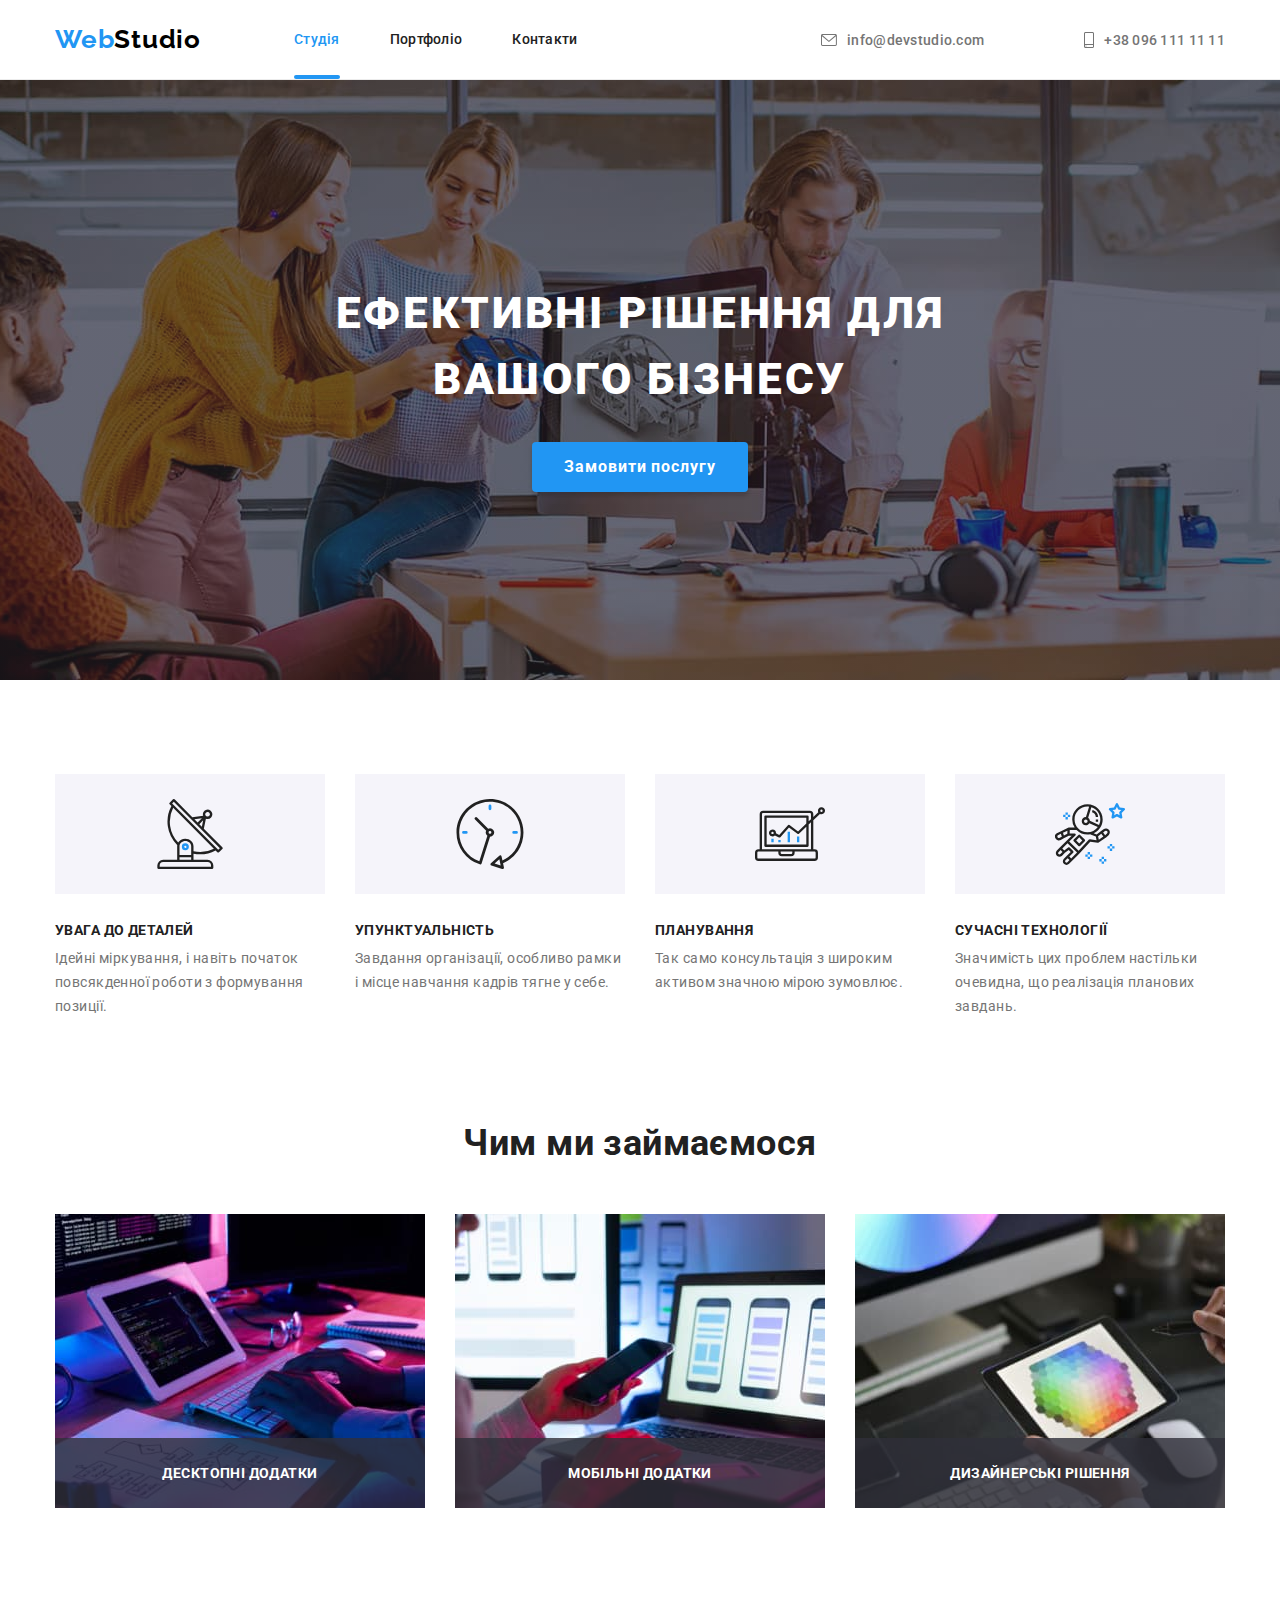
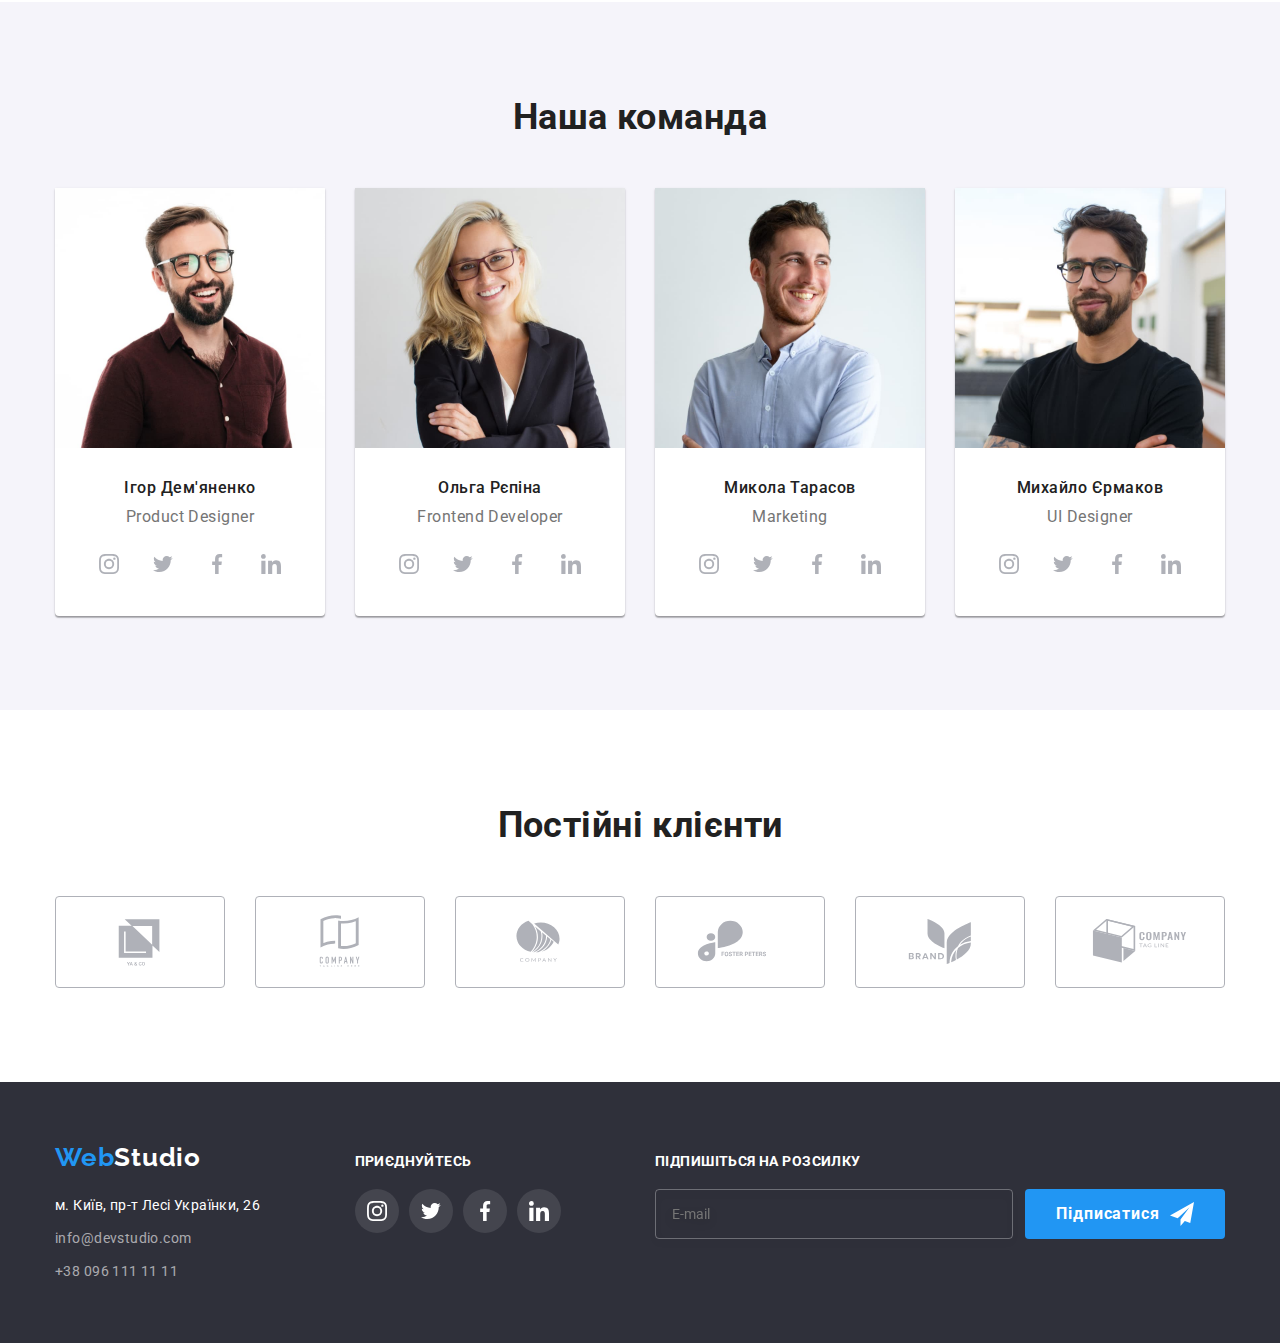
==== index.html @ 98668992 "Initial commit" ====
<!DOCTYPE html>
<html lang="uk">
  <head>
    <meta charset="UTF-8" />
    <meta http-equiv="X-UA-Compatible" content="IE=edge" />
    <meta name="viewport" content="width=device-width, initial-scale=1.0" />
    <title>WebStudio</title>

    <!-- font family  -->
    <link rel="preconnect" href="https://fonts.googleapis.com" />
    <link rel="preconnect" href="https://fonts.gstatic.com" crossorigin />
    <link
      href="https://fonts.googleapis.com/css2?family=Raleway:wght@700&family=Roboto:wght@400;500;700;900&display=swap"
      rel="stylesheet"
    />
    <link
      rel="stylesheet"
      href="https://cdnjs.cloudflare.com/ajax/libs/modern-normalize/1.1.0/modern-normalize.css"
      integrity="sha512-Y0MM+V6ymRKN2zStTqzQ227DWhhp4Mzdo6gnlRnuaNCbc+YN/ZH0sBCLTM4M0oSy9c9VKiCvd4Jk44aCLrNS5Q=="
      crossorigin="anonymous"
      referrerpolicy="no-referrer"
    />
    <link rel="stylesheet" href="./css/style.css" />
  </head>

  <body>
    <!-- header -->
    <header class="header">
      <div class="container header-container">
        <nav class="nav">
          <a class="logo link" href="./index.html"> <span class="accent">Web</span>Studio</a>
          <ul class="site-nav list">
            <li class="nav-item"><a class="nav-link link current" href="">Студія</a></li>
            <li class="nav-item"><a class="nav-link link" href="./portfolio.html">Портфоліо</a></li>
            <li class="nav-item"><a class="nav-link link" href="">Контакти</a></li>
          </ul>
        </nav>
        <ul class="cont-list list">
          <li class="nav-item">
            <a href="mailto:info@devstudio.com" class="cont-link link">
              <svg class="cont-icon" width="16" height="12">
                <use href="./images/icons.svg#icon-envelope"></use>
              </svg>
              info@devstudio.com
            </a>
          </li>
          <li class="nav-item">
            <a class="cont-link link" href="tel:+38 096 111 11 11">
              <svg class="cont-icon" width="10" height="16">
                <use href="./images/icons.svg#icon-smartphone"></use>
              </svg>
              +38 096 111 11 11
            </a>
          </li>
        </ul>
      </div>
    </header>
    <!-- main -->
    <main>
      <!-- hero -->
      <section class="hero section hero-img">
        <div class="container">
          <h1 class="hero-title">Ефективні рішення для вашого бізнесу</h1>
          <button class="btn-hero btn" data-modal-open type="button">Замовити послугу</button>
        </div>
      </section>
      <!-- features -->
      <section class="work section">
        <div class="container">
          <h2 class="visually-hidden">privileges</h2>
          <ul class="feature-list list">
            <li class="item">
              <div class="feature-icons">
                <svg class="feature-icon" width="70" height="70">
                  <use href="./images/icons.svg#icon-antenna"></use>
                </svg>
              </div>
              <h3 class="feature-title">УВАГА ДО ДЕТАЛЕЙ</h3>
              <p class="feature-text">
                Ідейні міркування, і навіть початок повсякденної роботи з формування позиції.
              </p>
            </li>
            <li class="item">
              <div class="feature-icons">
                <svg class="feature-icon" width="70" height="70">
                  <use href="./images/icons.svg#icon-clock"></use>
                </svg>
              </div>
              <h3 class="feature-title">УПУНКТУАЛЬНІСТЬ</h3>
              <p class="feature-text">
                Завдання організації, особливо рамки і місце навчання кадрів тягне у себе.
              </p>
            </li>
            <li class="item">
              <div class="feature-icons">
                <svg class="feature-icon" width="70" height="70">
                  <use href="./images/icons.svg#icon-diagram"></use>
                </svg>
              </div>
              <h3 class="feature-title">ПЛАНУВАННЯ</h3>
              <p class="feature-text">
                Так само консультація з широким активом значною мірою зумовлює.
              </p>
            </li>
            <li class="item">
              <div class="feature-icons">
                <svg class="feature-icon" width="70" height="70">
                  <use href="./images/icons.svg#icon-astronaut"></use>
                </svg>
              </div>
              <h3 class="feature-title">СУЧАСНІ ТЕХНОЛОГІЇ</h3>
              <p class="feature-text">
                Значимість цих проблем настільки очевидна, що реалізація планових завдань.
              </p>
            </li>
          </ul>
        </div>
      </section>
      <!-- section чим ми займаємось -->
      <section class="section">
        <div class="container">
          <h2 class="section-title">Чим ми займаємося</h2>
          <ul class="list">
            <div class="imgs">
              <li class="image-item">
                <img src="./images/box1.jpg" alt="Десктопні додатки" width="370" height="294" />
                <p class="image-text">Десктопні додатки</p>
              </li>
              <li class="image-item">
                <p class="image-text">Мобільні додатки</p>
                <img src="./images/box2.jpg" alt="design" width="370" height="294" />
              </li>
              <li class="image-item">
                <p class="image-text">Дизайнерські рішення</p>
                <img src="./images/box3.jpg" alt="marketing" width="370" height="294" />
              </li>
            </div>
          </ul>
        </div>
      </section>
      <!-- section team -->
      <section class="section team">
        <div class="container">
          <h2 class="section-title">Наша команда</h2>
          <ul class="team-list list">
            <li class="team-item">
              <img src="./images/img1.jpg" alt="Product_Designer" width="270" height="260" />
              <div class="benefits">
                <h3 class="team-title">Ігор Дем'яненко</h3>
                <p class="team-text">Product Designer</p>
                <ul class="team-social-list list">
                  <li class="team-social-item">
                    <a class="team-social-link" href="">
                      <svg class="team-social-icon" width="20" height="20">
                        <use href="./images/icons.svg#icon-instagram"></use>
                      </svg>
                    </a>
                  </li>
                  <li class="team-social-item">
                    <a class="team-social-link" href="">
                      <svg class="team-social-icon" width="20" height="20">
                        <use href="./images/icons.svg#icon-twit"></use>
                      </svg>
                    </a>
                  </li>
                  <li class="team-social-item">
                    <a class="team-social-link" href="">
                      <svg class="team-social-icon" width="20" height="20">
                        <use href="./images/icons.svg#icon-facebook"></use>
                      </svg>
                    </a>
                  </li>
                  <li class="team-social-item">
                    <a class="team-social-link" href="">
                      <svg class="team-social-icon" width="20" height="20">
                        <use href="./images/icons.svg#icon-linkedin"></use>
                      </svg>
                    </a>
                  </li>
                </ul>
              </div>
            </li>
            <li class="team-item">
              <img src="./images/img2.jpg" alt="Frontend_Developer" width="270" height="260" />
              <div class="benefits">
                <h3 class="team-title">Ольга Рєпіна</h3>
                <p class="team-text">Frontend Developer</p>
                <ul class="team-social-list list">
                  <li class="team-social-item">
                    <a class="team-social-link" href="">
                      <svg class="team-social-icon" width="20" height="20">
                        <use href="./images/icons.svg#icon-instagram"></use>
                      </svg>
                    </a>
                  </li>
                  <li class="team-social-item">
                    <a class="team-social-link" href="">
                      <svg class="team-social-icon" width="20" height="20">
                        <use href="./images/icons.svg#icon-twit"></use>
                      </svg>
                    </a>
                  </li>
                  <li class="team-social-item">
                    <a class="team-social-link" href="">
                      <svg class="team-social-icon" width="20" height="20">
                        <use href="./images/icons.svg#icon-facebook"></use>
                      </svg>
                    </a>
                  </li>
                  <li class="team-social-item">
                    <a class="team-social-link" href="">
                      <svg class="team-social-icon" width="20" height="20">
                        <use href="./images/icons.svg#icon-linkedin"></use>
                      </svg>
                    </a>
                  </li>
                </ul>
              </div>
            </li>
            <li class="team-item">
              <img src="./images/img3.jpg" alt="Marketing" width="270" height="260" />
              <div class="benefits">
                <h3 class="team-title">Микола Тарасов</h3>
                <p class="team-text">Marketing</p>
                <ul class="team-social-list list">
                  <li class="team-social-item">
                    <a class="team-social-link" href="">
                      <svg class="team-social-icon" width="20" height="20">
                        <use href="./images/icons.svg#icon-instagram"></use>
                      </svg>
                    </a>
                  </li>
                  <li class="team-social-item">
                    <a class="team-social-link" href="">
                      <svg class="team-social-icon" width="20" height="20">
                        <use href="./images/icons.svg#icon-twit"></use>
                      </svg>
                    </a>
                  </li>
                  <li class="team-social-item">
                    <a class="team-social-link" href="">
                      <svg class="team-social-icon" width="20" height="20">
                        <use href="./images/icons.svg#icon-facebook"></use>
                      </svg>
                    </a>
                  </li>
                  <li class="team-social-item">
                    <a class="team-social-link" href="">
                      <svg class="team-social-icon" width="20" height="20">
                        <use href="./images/icons.svg#icon-linkedin"></use>
                      </svg>
                    </a>
                  </li>
                </ul>
              </div>
            </li>
            <li class="team-item">
              <img src="./images/img4.jpg" alt="UI_Designer" width="270" height="260" />
              <div class="benefits">
                <h3 class="team-title">Михайло Єрмаков</h3>
                <p class="team-text">UI Designer</p>
                <ul class="team-social-list list">
                  <li class="team-social-item">
                    <a class="team-social-link" href="">
                      <svg class="team-social-icon" width="20" height="20">
                        <use href="./images/icons.svg#icon-instagram"></use>
                      </svg>
                    </a>
                  </li>
                  <li class="team-social-item">
                    <a class="team-social-link" href="">
                      <svg class="team-social-icon" width="20" height="20">
                        <use href="./images/icons.svg#icon-twit"></use>
                      </svg>
                    </a>
                  </li>
                  <li class="team-social-item">
                    <a class="team-social-link" href="">
                      <svg class="team-social-icon" width="20" height="20">
                        <use href="./images/icons.svg#icon-facebook"></use>
                      </svg>
                    </a>
                  </li>
                  <li class="team-social-item">
                    <a class="team-social-link" href="">
                      <svg class="team-social-icon" width="20" height="20">
                        <use href="./images/icons.svg#icon-linkedin"></use>
                      </svg>
                    </a>
                  </li>
                </ul>
              </div>
            </li>
          </ul>
        </div>
      </section>
      <section class="section clients">
        <div class="container">
          <h2 class="section-title title">Постійні клієнти</h2>
          <ul class="clients-list list">
            <li class="clients-list-item">
              <a href="" class="clients-link"
                ><svg class="clients-icon" width="106" height="60">
                  <use href="./images/icons.svg#icon-Logo"></use>
                </svg>
              </a>
            </li>
            <li class="clients-list-item">
              <a href="" class="clients-link"
                ><svg class="clients-icon" width="106" height="60">
                  <use href="./images/icons.svg#icon-Logo-1"></use>
                </svg>
              </a>
            </li>
            <li class="clients-list-item">
              <a href="" class="clients-link"
                ><svg class="clients-icon" width="106" height="60">
                  <use href="./images/icons.svg#icon-Logo-2"></use>
                </svg>
              </a>
            </li>
            <li class="clients-list-item">
              <a href="" class="clients-link"
                ><svg class="clients-icon" width="106" height="60">
                  <use href="./images/icons.svg#icon-Logo-3"></use>
                </svg>
              </a>
            </li>
            <li class="clients-list-item">
              <a href="" class="clients-link"
                ><svg class="clients-icon" width="106" height="60">
                  <use href="./images/icons.svg#icon-Logo-4"></use>
                </svg>
              </a>
            </li>
            <li class="clients-list-item">
              <a href="" class="clients-link"
                ><svg class="clients-icon" width="106" height="60">
                  <use href="./images/icons.svg#icon-Logo-5"></use>
                </svg>
              </a>
            </li>
          </ul>
        </div>
      </section>
    </main>
    <!-- footer -->
    <footer class="footer">
      <div class="container footer-container">
        <div>
          <a class="footer-logo link" href="./index.html"> <span class="accent">Web</span>Studio</a>
          <address class="footer-address">
            <ul class="footer-list list">
              <li class="footer-adres-item">
                <a
                  class="contacts-adress link"
                  href="https://goo.gl/maps/Re9TB4cgeU6oJgfr6"
                  target="_blank"
                  rel="noopener noreferrer"
                  >м. Київ, пр-т Лесі Українки, 26</a
                >
              </li>
              <li class="footer-contact-item">
                <a class="contact-link link" href="mailto:info@devstudio.com">info@devstudio.com</a>
              </li>
              <li class="footer-contact-item">
                <a class="contact-link link" href="tel:+38 096 111 11 11">+38 096 111 11 11</a>
              </li>
            </ul>
          </address>
        </div>
        <div class="footer-social">
          <p class="footer-social-title">Приєднуйтесь</p>
          <ul class="footer-social-list list">
            <li class="footer-social-item">
              <a class="footer-social-link" href="">
                <svg class="footer-social-icon" width="20" height="20">
                  <use href="./images/icons.svg#icon-instagram-1"></use>
                </svg>
              </a>
            </li>
            <li class="footer-social-item">
              <a class="footer-social-link" href="">
                <svg class="footer-social-icon" width="20" height="20">
                  <use href="./images/icons.svg#icon-twit-1"></use>
                </svg>
              </a>
            </li>
            <li class="footer-social-item">
              <a class="footer-social-link" href="">
                <svg class="footer-social-icon" width="20" height="20">
                  <use href="./images/icons.svg#icon-facebook-1"></use>
                </svg>
              </a>
            </li>
            <li class="footer-social-item">
              <a class="footer-social-link" href="">
                <svg class="footer-social-icon" width="20" height="20">
                  <use href="./images/icons.svg#icon-linkedin-1"></use>
                </svg>
              </a>
            </li>
          </ul>
        </div>
        <div class="footer-signup">
          <form>
            <h2 class="footer-signup-title">Підпишіться на розсилку</h2>
            <div class="btn-icon">
              <input type="email" name="email" class="email-input" placeholder="E-mail" />
              <button type="submit" class="form-send-btn">
                Підписатися
                <svg class="icon-btn" width="24" height="24">
                  <use href="./images/icons.svg#icon-send"></use>
                </svg>
              </button>
            </div>
          </form>
        </div>
      </div>
    </footer>
    <div class="backdrop is-hidden" data-modal>
      <div class="modal">
        <button type="button" class="modal-btn" data-modal-close>
          <svg class="modal-close-icon" width="18" height="18">
            <use href="./images/icons.svg#icon-close"></use>
          </svg>
        </button>
        <p class="form-title">Залиште свої дані, ми вам передзвонимо</p>
        <form class="modal-form">
          <div class="form-field">
            <label for="name" class="form-label">Ім'я</label>
            <input type="text" class="form-input" name="user-text" id="name" />
            <svg class="icon-form" width="18" height="18">
              <use href="./images/icons.svg#icon-person"></use>
            </svg>
          </div>
          <div class="form-field">
            <label for="name" class="form-label">Телефон</label>
            <input type="tel" class="form-input" name="tel" id="name" />
            <svg class="icon-form" width="18" height="18">
              <use href="./images/icons.svg#icon-phone"></use>
            </svg>
          </div>
          <div class="form-field">
            <label for="name" class="form-label">Пошта</label>
            <input type="email" class="form-input" name="email" id="name" />
            <svg class="icon-form" width="18" height="18">
              <use href="./images/icons.svg#icon-email"></use>
            </svg>
          </div>
          <div class="form-comment">
            <label for="comment" class="form-label">Коментар</label>
            <textarea
              class="form-area"
              name="comment"
              id="comment"
              placeholder="Введіть текст"
            ></textarea>
          </div>
          <div class="form-checkbox">
            <label for="text" class="label-check">
              <input type="checkbox" class="input-checkbox" name="text" value="text" id="text" />
              <span class="icon-checkbox"></span>
              Погоджуюся з розсилкою та приймаю<a class="policy" href="#">Умови договору</a>
            </label>
          </div>
          <button class="form-btn" type="submit">Відправити</button>
        </form>
      </div>
    </div>
    <script src="./js/modal.js"></script>
  </body>
</html>
---- css/style.css ----
:root {
  --main-color-white: #ffffff;
  --primary-tekst-color: #757575;
  --title-tekst-color: #212121;
  --accent-color: #2196f3;
  --accent-active: #188ce8;
  --background-color: #f5f4fa;
  --backgroung-color-accent: #2f303a;
  --box-shadow-color: rgba(0, 0, 0, 0.15);
  --border-works-color: #eeeeee;
  --timing-function: cubic-bezier(0.4, 0, 0.2, 1);
}

html {
  box-sizing: border-box;
}

*,
*::before,
*::after {
  box-sizing: inherit;
}

* {
  margin: 0;
  padding: 0;
  list-style: none;
  box-sizing: border-box;
}

p,
h1,
h2,
h3,
h4,
h5,
h6 {
  margin: 0;
}

ul,
ol {
  margin: 0;
  padding-left: 0;
}

button {
  cursor: pointer;
}

address {
  font-style: normal;
}

body {
  font-family: 'Roboto', sans-serif;
  font-size: 14px;
  color: var(--primary-tekst-color);
  background-color: var(--main-color-white);
  letter-spacing: 0.03em;
  margin: 0;
}

.link {
  text-decoration: none;
}

.list {
  list-style: none;
  padding: 0;
  margin: 0;
}

.container {
  width: 1200px;
  padding-left: 15px;
  margin: 0 auto;
  padding-right: 15px;
}

.box {
  margin: 0 auto;
}

img {
  display: block;
  max-width: 100%;
  height: auto;
}

.visually-hidden {
  position: absolute;
  white-space: nowrap;
  width: 1px;
  height: 1px;
  overflow: hidden;
  border: 0;
  padding: 0;
  clip: rect(0 0 0 0);
  clip-path: inset(50%);
  margin: -1px;
}

/* section*/

.section {
  padding-top: 94px;
  padding-bottom: 94px;
}

/* header */

header {
  padding: 24px 0;
  border-bottom: 1px solid #ececec;
}

.header-container {
  display: flex;
  align-items: center;
  gap: 30px;
}

/* logo */

.logo {
  font-family: 'Raleway';
  font-style: normal;
  font-weight: 700;
  font-size: 26px;
  line-height: calc(31 / 26);
  letter-spacing: 0.03em;
  color: #000000;
}
.accent {
  color: var(--accent-color);
}

/* site-nav */

.nav-item {
  margin-right: 50px;
}

.nav-item:last-child {
  margin-right: 0px;
}

.site-nav {
  position: relative;
  display: flex;
  margin-left: 93px;
}

.nav-link {
  font-weight: 500;
  line-height: calc(16 / 14);
  letter-spacing: 0.02em;
  color: var(--title-tekst-color);
  transition: color 250ms cubic-bezier(0.4, 0, 0.2, 1);
}

.site-nav a:hover,
.site-nav a:focus {
  color: var(--accent-color);
}

.site-nav .link {
  font-weight: 500;
  line-height: 1.14;
  letter-spacing: 0.02em;
  display: block;
}

.current {
  position: relative;
  color: var(--accent-color);
}

.current::after {
  position: absolute;
  content: '';
  width: 100%;
  height: 4px;
  border-radius: 4px;
  left: 0;
  background-color: var(--accent-color);
  bottom: -32px;
}

.nav {
  display: flex;
  align-items: center;
}

/* cont-nav */

.cont-list {
  display: flex;
  margin-left: auto;
  gap: 50px;
}

.cont-link {
  display: flex;
  font-weight: 500;
  line-height: calc(16 / 14);
  letter-spacing: 0.02em;
  align-items: center;
  color: var(--primary-tekst-color);
  transition: color 250ms cubic-bezier(0.4, 0, 0.2, 1);
}

.cont-link:hover,
.cont-link:focus {
  color: #2196f3;
}

.cont-icon {
  margin-right: 10px;
  fill: currentColor;
}

/* hero */

.hero-img {
  max-width: 1600px;
  height: 600px;
  margin-left: auto;
  margin-right: auto;
  background-image: linear-gradient(rgba(47, 48, 58, 0.4), rgba(47, 48, 58, 0.4)),
    url(../images/Img_hero.jpg);
  background-position: center;
  background-repeat: no-repeat;
  background-size: cover;
}

.hero {
  background-color: var(--backgroung-color-accent);
  text-align: center;
  padding: 200px 0;
}

.hero-title {
  margin-top: 0;
  margin-bottom: 30px;
  max-width: 696px;
  margin-left: auto;
  margin-right: auto;
  color: var(--main-color-white);
  font-weight: 900;
  font-size: 44px;
  line-height: calc(60 / 40);
  text-align: center;
  letter-spacing: 0.06em;
  text-transform: uppercase;
}

/* button */

.btn-hero {
  font-family: inherit;
  font-weight: 700;
  font-size: 16px;
  line-height: calc(30 / 16);
  display: flex;
  align-items: center;
  text-align: center;
  letter-spacing: 0.06em;
  color: var(--main-color-white);
  background-color: var(--accent-color);
  border: none;
  border-radius: 4px;
  cursor: pointer;
  display: inline-block;
  padding: 10px 32px;
  box-shadow: 0px 4px 4px var(--box-shadow-color);
  min-width: 216px;
  vertical-align: bottom;
  transition: background-color 250ms cubic-bezier(0.4, 0, 0.2, 1);
}

.btn-hero:hover,
.btn-hero:focus {
  color: var(--main-color-white);
  background-color: var(--accent-active);
}

/* features */

.work {
  padding-bottom: 0;
}

.feature-list {
  display: flex;
  gap: 30px;
}

.feature-icons {
  height: 120px;
  background-color: var(--background-color);
  margin-bottom: 30px;
  display: flex;
  align-items: center;
  justify-content: center;
}

.feature-title {
  font-size: 14px;
  line-height: calc(14 / 16);
  color: var(--title-tekst-color);
  text-transform: uppercase;
  margin-bottom: 10px;
}

.feature-text {
  margin-bottom: 10px;
  max-width: 270px;
  line-height: calc(24 / 14);
  color: var(--primary-tekst-color);
  letter-spacing: 0.03em;
}

.section-title {
  padding-top: 0;
  margin-bottom: 50px;
  text-align: center;
  flex-wrap: wrap;
  font-size: 36px;
  line-height: calc(42 / 36);
  color: var(--title-tekst-color);
}

/* чим ми займаємось */

.imgs {
  display: flex;
  gap: 30px;
}

.image-item {
  position: relative;
}

.image-text {
  display: flex;
  justify-content: center;
  align-items: center;
  position: absolute;
  width: 100%;
  height: 70px;

  font-family: 'Roboto';
  font-style: normal;
  font-weight: 700;
  font-size: 14px;
  line-height: calc(16 / 14);
  letter-spacing: 0.03em;
  text-transform: uppercase;
  background-color: rgba(47, 48, 58, 0.8);
  color: var(--main-color-white);
  bottom: 0px;
}

/* section team */

.team-social-list {
  display: flex;
  align-items: center;
  justify-content: center;
  margin-top: 16px;
  gap: 10px;
}

.team-social-link {
  width: 44px;
  height: 44px;
  border-radius: 50%;
  background-color: inherit;
  display: flex;
  align-items: center;
  justify-content: center;
  color: #afb1b8;
  transition: background-color 250ms cubic-bezier(0.4, 0, 0.2, 1),
    color 250ms cubic-bezier(0.4, 0, 0.2, 1);
}

.team-social-icon {
  fill: currentColor;
}

.team-social-link:hover,
.team-social-link:focus {
  background-color: var(--accent-color);
  color: var(--main-color-white);
}

.team-list {
  gap: 30px;
  display: flex;
  font-size: 16px;
  line-height: calc(19 / 16);
  text-align: center;
  letter-spacing: 0.03em;
}

.team {
  background-color: var(--background-color);
  margin: 0 auto;
  padding-bottom: 94px;
  padding-top: 94px;
}

.team-title {
  font-weight: 500;
  font-size: 16px;
  line-height: calc(19 / 16);
  color: var(--title-tekst-color);
  margin-bottom: 10px;
}

.team-item {
  background-color: var(--main-color-white);
  box-shadow: 0px 1px 3px rgba(0, 0, 0, 0.12), 0px 1px 1px rgba(0, 0, 0, 0.14),
    0px 2px 1px rgba(0, 0, 0, 0.2);
  border-radius: 0px 0px 4px 4px;
}

.team-text {
  font-size: 16px;
  line-height: calc(19 / 16);
  color: var(--primary-tekst-color);
}

.benefits {
  padding-top: 30px;
  padding-bottom: 30px;
}

/* section clients */

.clients {
  padding-top: 94px;
}

.clients-list {
  display: flex;
  align-items: center;
  justify-content: center;
  gap: 30px;
}

.clients-list-item {
  width: 170px;
  height: 92px;
}

.clients-link {
  width: 100%;
  height: 100%;
  display: flex;
  border: 1px solid #afb1b8;
  border-radius: 4px;
  color: #afb1b8;
  display: flex;
  align-items: center;
  justify-content: center;
  transition: color 250ms cubic-bezier(0.4, 0, 0.2, 1),
    border-color 250ms cubic-bezier(0.4, 0, 0.2, 1);
}

.clients-icon {
  fill: currentColor;
}

.clients-link:hover,
.clients-link:focus {
  color: var(--accent-color);
  border-color: var(--accent-color);
}

/* portfolio */

.filter-btn:hover,
.filter-btn:focus {
  box-shadow: 0px 3px 1px rgba(0, 0, 0, 0.1), 0px 1px 2px rgba(0, 0, 0, 0.08),
    0px 2px 2px rgba(0, 0, 0, 0.12);
  color: var(--main-color-white);
  background-color: var(--accent-color);
}

.filter-btn {
  padding: 6px 22px;
  min-width: 73px;
  margin-left: 8px;
  font-family: inherit;
  font-weight: 500;
  font-size: 16px;
  line-height: calc(26 / 16);
  text-align: center;
  letter-spacing: 0.03em;
  color: #212121;
  background-color: var(--background-color);
  border-radius: 4px;
  border: none;
  cursor: pointer;
  transition: background-color 250ms cubic-bezier(0.4, 0, 0.2, 1),
    color 250ms cubic-bezier(0.4, 0, 0.2, 1), box-shadow 250ms cubic-bezier(0.4, 0, 0.2, 1);
}

.buttons {
  display: flex;
  margin-bottom: 50px;
  justify-content: center;
}

.portfolio-over-wrap {
  overflow: hidden;
  position: relative;
  transition: transform 250ms cubic-bezier(0.4, 0, 0.2, 1);
}

.portfolio-over-text {
  position: absolute;
  padding: 63px 24px;
  bottom: 0;
  right: 0;
  font-family: 'Roboto', sans-serif;
  font-weight: 400;
  font-size: 18px;
  line-height: 28px;
  letter-spacing: 0.03em;
  text-transform: none;
  color: #ffffff;
  background-color: rgba(33, 150, 243, 0.9);
  transform: translateY(100%);
  transition: transform 250ms cubic-bezier(0.4, 0, 0.2, 1);
}

.project .item {
  width: calc((100% - 60px) / 3);
  padding-right: auto;
  padding-left: auto;
  display: inline-block;
}

.project-item-link:hover {
  box-shadow: 0px 4px 4px rgba(0, 0, 0, 0.25);
}

.project-item-link:hover .portfolio-over-wrap::before {
  transform: translateY(0);
}

.project-item-link:hover .portfolio-over-text {
  transform: translateY(0);
}

.portfolio-over-text:hover {
  opacity: 1;
}

.portfolio-over-wrap:hover::before {
  opacity: 1;
}

.project {
  display: flex;
  flex-wrap: wrap;
  gap: 30px;
}

.project .item {
  width: calc((100% - 60px) / 3);
}

.project .item:nth-last-child(-n + 3) {
  margin-bottom: 0;
}

.project-item-link {
  display: block;
  text-decoration: none;
  transition: box-shadow 250ms cubic-bezier(0.4, 0, 0.2, 1);
}

.portfolio-title {
  margin-bottom: 4px;
  font-size: 18px;
  line-height: calc(36 / 18);
  letter-spacing: 0.06em;
  color: var(--title-tekst-color);
}

.portfolio-text {
  font-size: 16px;
  line-height: calc(30 / 16);
  color: var(--primary-tekst-color);
}

.features {
  padding-top: 20px;
  padding-bottom: 20px;
  padding-left: 24px;
  padding-right: 24px;
  border-left: 1px solid var(--border-works-color);
  border-right: 1px solid var(--border-works-color);
  border-bottom: 1px solid var(--border-works-color);
}

/* footer */

.footer-container {
  display: flex;
  align-items: baseline;
  justify-content: space-between;
}

.footer {
  padding-top: 60px;
  padding-bottom: 60px;
  margin-right: auto;
  background-color: var(--backgroung-color-accent);
}

.footer-logo {
  display: inline-block;
  margin-right: 0;
  margin-bottom: 20px;
  font-family: 'Raleway';
  font-style: normal;
  font-weight: 700;
  font-size: 26px;
  line-height: calc(31 / 26);
  letter-spacing: 0.03em;
  color: var(--main-color-white);
}

.contacts-adress {
  font-style: normal;
  font-size: 14px;
  line-height: calc(24 / 14);
  color: var(--main-color-white);
}

.footer-contact-item :hover,
.footer-contact-item :focus {
  color: #2196f3;
}

.footer-contact-item,
.footer-adres-item {
  margin-bottom: 9px;
}

.footer-contact-item:last-child {
  margin-bottom: 0;
}

.contact-link {
  font-style: normal;
  font-size: 14px;
  line-height: calc(24 / 14);
  color: rgba(255, 255, 255, 0.6);
  transition: color 250ms cubic-bezier(0.4, 0, 0.2, 1);
}

.footer-social-title {
  font-weight: 700;
  font-size: 14px;
  line-height: calc(16 / 14);
  letter-spacing: 0.03em;
  text-transform: uppercase;
  color: #ffffff;
  margin-bottom: 20px;
}

.footer-social {
  align-items: baseline;
  margin-top: 0;
}

.footer-social-list {
  display: flex;
  justify-content: center;
  gap: 10px;
}

.footer-social-link {
  width: 44px;
  height: 44px;
  border-radius: 50%;
  background-color: rgba(255, 255, 255, 0.1);
  display: flex;
  align-items: center;
  justify-content: center;
  transition: background-color 250ms cubic-bezier(0.4, 0, 0.2, 1);
}

.footer-social-link:hover,
.footer-social-link:focus {
  background-color: #2196f3;
}

/* Footer sigh up */

.footer-signup {
  display: flex;
  flex-wrap: wrap;
}

.footer-signup-title {
  display: flex;
  margin-bottom: 20px;
  font-weight: 700;
  font-size: 14px;
  line-height: var(--leading-lh);
  letter-spacing: 0.03em;
  text-transform: uppercase;
  color: var(--main-color-white);
}

.btn-icon {
  display: flex;
  gap: 12px;
}

.email-input {
  padding: 15px 16px;
  width: 358px;
  background-color: inherit;
  outline: transparent;
  border-radius: 4px;
  border: 1px solid rgba(255, 255, 255, 0.3);
  filter: drop-shadow(0px 4px 4px rgba(0, 0, 0, 0.15));
  color: var(--main-color-white);
}

.form-send-btn {
  gap: 10px;
  display: flex;
  align-items: center;
  justify-content: center;
  border: none;
  min-width: 200px;
  height: 50px;
  font-weight: 700;
  font-size: 16px;
  line-height: 1.88;
  text-align: center;
  letter-spacing: 0.06em;
  background-color: #2196f3;
  border-radius: 4px;
  color: #ffffff;
  transition-property: background-color, fill;
  transition-duration: 250ms;
  transition-timing-function: var(--timing-function);
  cursor: pointer;
}

.form-send-btn:hover {
  background-color: var(--accent-active);
  box-shadow: 0px 4px 4px rgba(0, 0, 0, 0.15);
}

.icon-btn {
  fill: var(--main-color);
}

/* modal icon */

.backdrop {
  position: fixed;
  top: 0;
  left: 0;
  width: 100%;
  height: 100%;
  background-color: transparent;
  transition: opacity 250ms cubic-bezier(0.4, 0, 0.2, 1),
    visibility 250ms cubic-bezier(0.4, 0, 0.2, 1);
}

.modal {
  padding: 40px;
  position: absolute;
  top: 50%;
  left: 50%;
  transform: translate(-50%, -50%) scale(1);
  min-height: 581px;
  min-width: 528px;
  background-color: var(--main-color-white);
  box-shadow: 0px 1px 3px rgba(0, 0, 0, 0.12), 0px 1px 1px rgba(0, 0, 0, 0.14),
    0px 2px 1px rgba(0, 0, 0, 0.2);
  border-radius: 4px;
  transform: translate(-50%, -50%) scale(1);
  transition: transform 250ms cubic-bezier(0.4, 0, 0.2, 1);
}

.backdrop.is-hidden .modal {
  transform: translate(-50%, -50%) scale(0);
}

.modal-btn {
  position: absolute;
  top: 8px;
  right: 8px;
  width: 30px;
  height: 30px;
  display: flex;
  align-items: center;
  justify-content: center;
  border: 1px solid rgba(0, 0, 0, 0.1);
  border-radius: 50%;
  background-color: transparent;
  cursor: pointer;
}

.modal-btn:hover,
.modal-btn:focus {
  fill: var(--accent-color);
  transition: fill 250ms cubic-bezier(0.4, 0, 0.2, 1);
}

.is-hidden {
  opacity: 0;
  visibility: hidden;
  pointer-events: none;
}

textarea {
  resize: none;
}

.form-title {
  font-weight: 700;
  font-size: 20px;
  line-height: 1.15;
  text-align: center;
  letter-spacing: 0.03em;
  color: var(--title-tekst-color);
  justify-content: center;
  margin-bottom: 12px;
}

.form-field {
  position: relative;
  margin-bottom: 10px;
}

.form-label {
  display: block;
  font-size: 12px;
  line-height: 1.16;
  letter-spacing: 0.01em;
  color: var(--title-text-color);
  margin-bottom: 4px;
}

.form-input {
  height: 40px;
  width: 100%;
  padding: 11px;
  padding-left: 42px;
  font: inherit;
  outline: transparent;
  border: 1px solid rgba(33, 33, 33, 0.2);
  border-radius: 4px;
  transition-property: background-color, fill;
  transition-duration: 250ms;
  transition-timing-function: var(--timing-function);
}

.form-input:focus,
.form-area:focus {
  border: 1px solid #2196f3;
}

.form-input:focus ~ .icon-form {
  fill: #2196f3;
}

.icon-form {
  position: absolute;
  left: 12px;
  bottom: 2px;
  display: inline-block;
  transform: translateY(-50%);
}

.icon-form:hover,
.icon-form:focus {
  fill: var(--accent-color);
  transition: fill 250ms cubic-bezier(0.4, 0, 0.2, 1);
}

.form-comment {
  position: relative;
  margin-bottom: 20px;
}

.commentar {
  font-size: 12px;
  line-height: 1.16;
  letter-spacing: 0.01em;
  color: var(--title-text-color);
  transform: translateY(-120%);
  margin-bottom: 4px;
}

.form-area {
  display: block;
  width: 100%;
  padding: 12px 16px;
  height: 120px;
  outline: transparent;
  border: 1px solid rgba(33, 33, 33, 0.2);
  border-radius: 4px;
  font-size: 12px;
  line-height: 1.16;
  letter-spacing: 0.01em;
}

.form-area::placeholder {
  color: rgba(117, 117, 117, 0.5);
}

.form-checkbox {
}

.label-check {
  display: flex;
  align-items: center;
  justify-content: center;
  font-size: 14px;
  line-height: 1.71;
  letter-spacing: 0.03em;
  color: #757575;
}

.input-checkbox {
  position: absolute;
  width: 1px;
  height: 1px;
  margin: -1px;
  border: 0;
  padding: 0;
  clip: rect(0 0 0 0);
  overflow: hidden;
}

.icon-checkbox {
  display: inline-block;
  margin-right: 7px;
  width: 16px;
  height: 15px;
  border-radius: 2px;
  border: 2px solid #212121;
  transition-property: background-color, fill;
  transition-duration: 250ms;
  transition-timing-function: var(--timing-function);
  cursor: pointer;
}

.policy {
  font-size: 14px;
  line-height: 1.71;
  margin-left: 5px;
  letter-spacing: 0.03em;
  color: #188ce8;
}

.input-checkbox:checked + .icon-checkbox {
  border-color: #2196f3;
  background-color: #2196f3;
  background-image: url(/images/check.svg);
  background-size: contain;
  background-origin: border-box;
}

.form-btn {
  font-family: 'Roboto', sans-serif;
  text-align: center;
  line-height: 30px;
  display: flex;
  align-items: center;
  justify-content: center;
  min-width: 200px;
  height: 50px;
  font-weight: 700;
  font-size: 16px;
  line-height: 1.88;
  letter-spacing: 0.06em;
  color: var(--main-color-white);
  background-color: #2196f3;
  border: none;
  border-radius: 4px;
  margin: 30px auto 0;
  cursor: pointer;
  transition: background-color 250ms cubic-bezier(0.4, 0, 0.2, 1);
}

.form-btn:hover,
.form-btn:focus {
  background-color: var(--accent-active);
  box-shadow: 0px 4px 4px rgba(0, 0, 0, 0.15);
  transition: box-shadow 250ms cubic-bezier(0.4, 0, 0.2, 1),
    background-color 250ms cubic-bezier(0.4, 0, 0.2, 1);
}
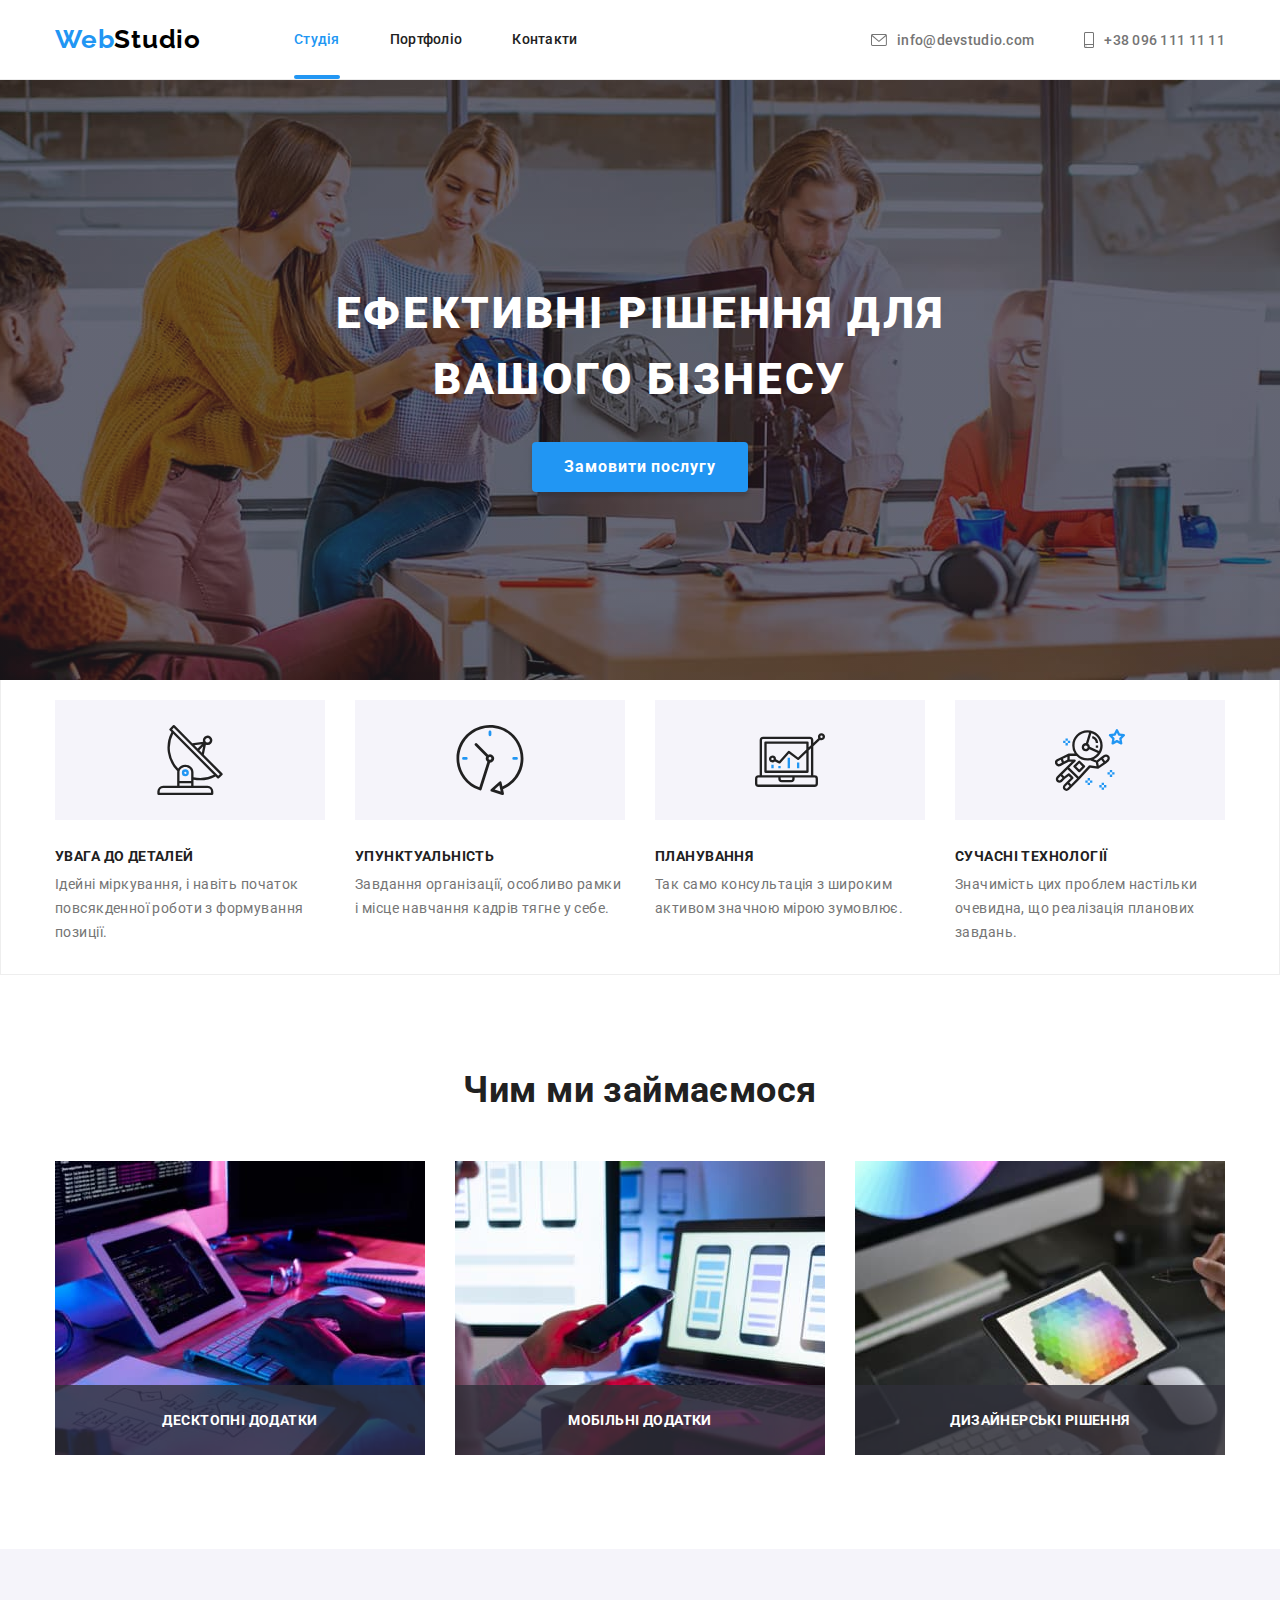
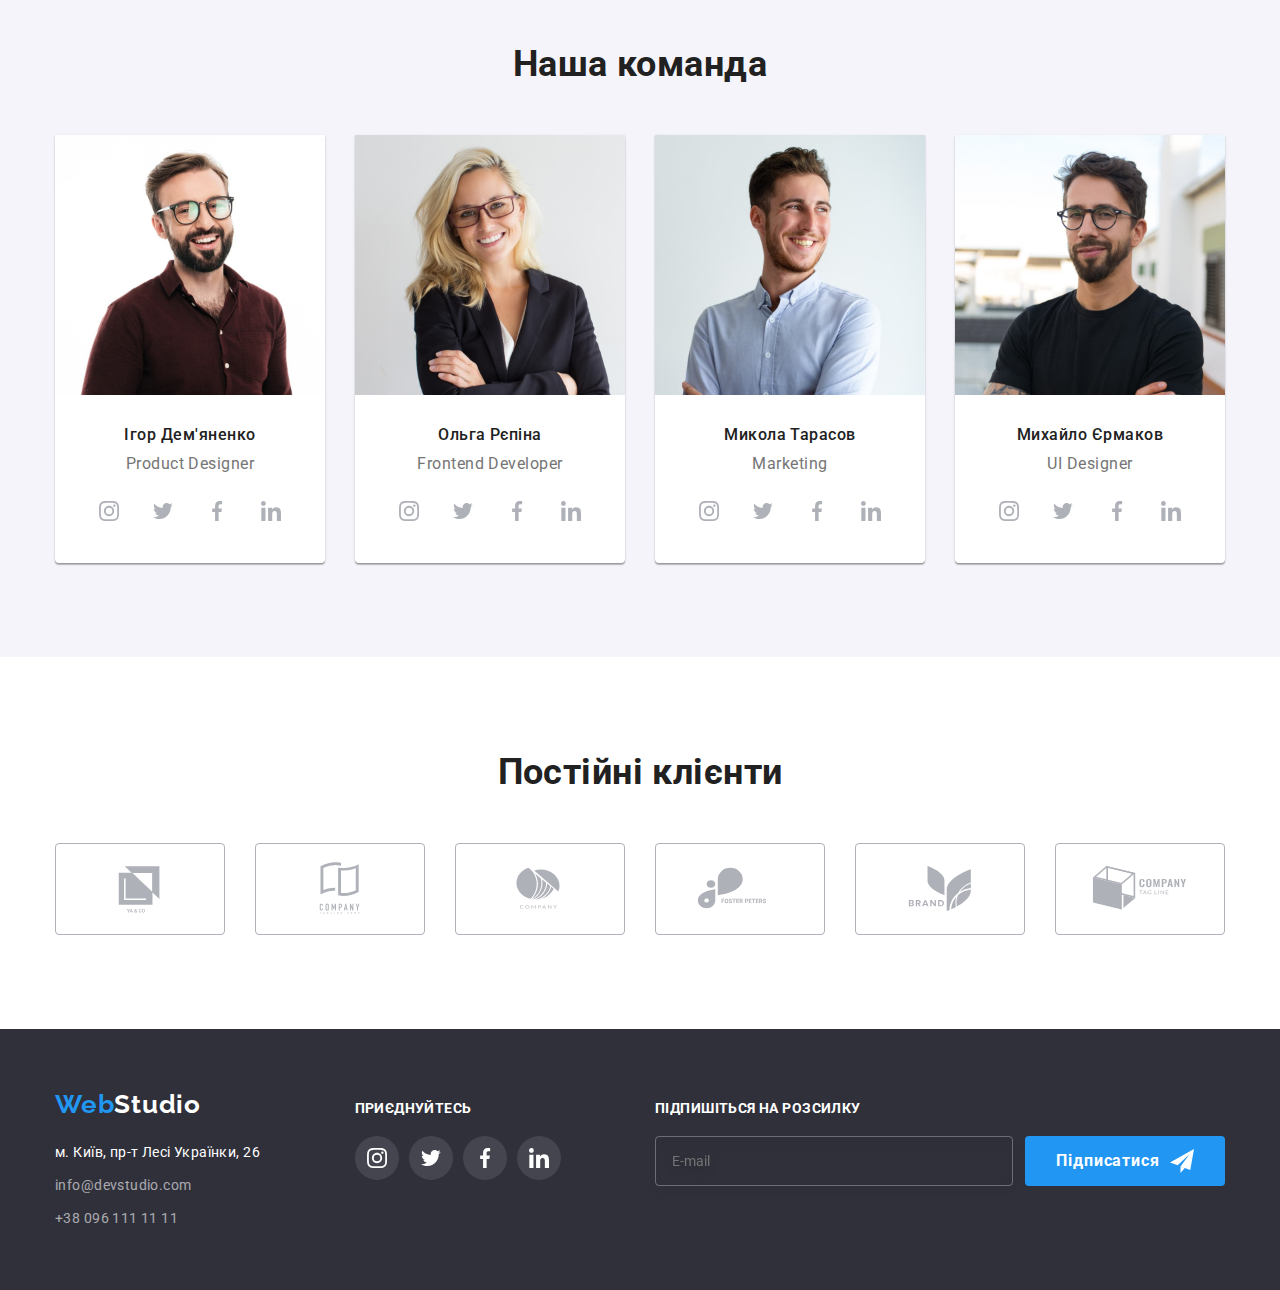
==== commit 4e7ffa9d: "Homework7" ====
--- a/index.html
+++ b/index.html
@@ -20,33 +20,34 @@
       crossorigin="anonymous"
       referrerpolicy="no-referrer"
     />
-    <link rel="stylesheet" href="./css/style.css" />
+    <link rel="stylesheet" href="./css/main.min.css" />
   </head>
-
   <body>
     <!-- header -->
     <header class="header">
-      <div class="container header-container">
-        <nav class="nav">
+      <div class="container header__container">
+        <nav class="navigation">
           <a class="logo link" href="./index.html"> <span class="accent">Web</span>Studio</a>
-          <ul class="site-nav list">
-            <li class="nav-item"><a class="nav-link link current" href="">Студія</a></li>
-            <li class="nav-item"><a class="nav-link link" href="./portfolio.html">Портфоліо</a></li>
-            <li class="nav-item"><a class="nav-link link" href="">Контакти</a></li>
+          <ul class="menu list">
+            <li class="menu__item"><a class="menu__link link current" href="">Студія</a></li>
+            <li class="menu__item">
+              <a class="menu__link link" href="./portfolio.html">Портфоліо</a>
+            </li>
+            <li class="menu__item"><a class="menu__link link" href="">Контакти</a></li>
           </ul>
         </nav>
-        <ul class="cont-list list">
-          <li class="nav-item">
-            <a href="mailto:info@devstudio.com" class="cont-link link">
-              <svg class="cont-icon" width="16" height="12">
+        <ul class="connect list">
+          <li class="connect__item">
+            <a href="mailto:info@devstudio.com" class="connect__link link">
+              <svg class="connect__icon" width="16" height="12">
                 <use href="./images/icons.svg#icon-envelope"></use>
               </svg>
               info@devstudio.com
             </a>
           </li>
-          <li class="nav-item">
-            <a class="cont-link link" href="tel:+38 096 111 11 11">
-              <svg class="cont-icon" width="10" height="16">
+          <li class="connect__item">
+            <a class="connect__link link" href="tel:+38 096 111 11 11">
+              <svg class="connect__icon" width="10" height="16">
                 <use href="./images/icons.svg#icon-smartphone"></use>
               </svg>
               +38 096 111 11 11
@@ -58,58 +59,58 @@
     <!-- main -->
     <main>
       <!-- hero -->
-      <section class="hero section hero-img">
+      <section class="hero hero-img section">
         <div class="container">
-          <h1 class="hero-title">Ефективні рішення для вашого бізнесу</h1>
-          <button class="btn-hero btn" data-modal-open type="button">Замовити послугу</button>
+          <h1 class="hero__title">Ефективні рішення для вашого бізнесу</h1>
+          <button class="btn__hero btn" data-modal-open type="button">Замовити послугу</button>
         </div>
       </section>
       <!-- features -->
-      <section class="work section">
+      <section class="features section">
         <div class="container">
           <h2 class="visually-hidden">privileges</h2>
-          <ul class="feature-list list">
+          <ul class="feature__list list">
             <li class="item">
-              <div class="feature-icons">
-                <svg class="feature-icon" width="70" height="70">
+              <div class="feature__icons">
+                <svg class="feature__icon" width="70" height="70">
                   <use href="./images/icons.svg#icon-antenna"></use>
                 </svg>
               </div>
-              <h3 class="feature-title">УВАГА ДО ДЕТАЛЕЙ</h3>
-              <p class="feature-text">
+              <h3 class="feature__title">УВАГА ДО ДЕТАЛЕЙ</h3>
+              <p class="feature__text">
                 Ідейні міркування, і навіть початок повсякденної роботи з формування позиції.
               </p>
             </li>
             <li class="item">
-              <div class="feature-icons">
-                <svg class="feature-icon" width="70" height="70">
+              <div class="feature__icons">
+                <svg class="feature__icon" width="70" height="70">
                   <use href="./images/icons.svg#icon-clock"></use>
                 </svg>
               </div>
-              <h3 class="feature-title">УПУНКТУАЛЬНІСТЬ</h3>
-              <p class="feature-text">
+              <h3 class="feature__title">УПУНКТУАЛЬНІСТЬ</h3>
+              <p class="feature__text">
                 Завдання організації, особливо рамки і місце навчання кадрів тягне у себе.
               </p>
             </li>
             <li class="item">
-              <div class="feature-icons">
-                <svg class="feature-icon" width="70" height="70">
+              <div class="feature__icons">
+                <svg class="feature__icon" width="70" height="70">
                   <use href="./images/icons.svg#icon-diagram"></use>
                 </svg>
               </div>
-              <h3 class="feature-title">ПЛАНУВАННЯ</h3>
-              <p class="feature-text">
+              <h3 class="feature__title">ПЛАНУВАННЯ</h3>
+              <p class="feature__text">
                 Так само консультація з широким активом значною мірою зумовлює.
               </p>
             </li>
             <li class="item">
-              <div class="feature-icons">
-                <svg class="feature-icon" width="70" height="70">
+              <div class="feature__icons">
+                <svg class="feature__icon" width="70" height="70">
                   <use href="./images/icons.svg#icon-astronaut"></use>
                 </svg>
               </div>
-              <h3 class="feature-title">СУЧАСНІ ТЕХНОЛОГІЇ</h3>
-              <p class="feature-text">
+              <h3 class="feature__title">СУЧАСНІ ТЕХНОЛОГІЇ</h3>
+              <p class="feature__text">
                 Значимість цих проблем настільки очевидна, що реалізація планових завдань.
               </p>
             </li>
@@ -121,17 +122,17 @@
         <div class="container">
           <h2 class="section-title">Чим ми займаємося</h2>
           <ul class="list">
-            <div class="imgs">
-              <li class="image-item">
+            <div class="image">
+              <li class="image__item">
                 <img src="./images/box1.jpg" alt="Десктопні додатки" width="370" height="294" />
-                <p class="image-text">Десктопні додатки</p>
-              </li>
-              <li class="image-item">
-                <p class="image-text">Мобільні додатки</p>
+                <p class="image__text">Десктопні додатки</p>
+              </li>
+              <li class="image__item">
+                <p class="image__text">Мобільні додатки</p>
                 <img src="./images/box2.jpg" alt="design" width="370" height="294" />
               </li>
-              <li class="image-item">
-                <p class="image-text">Дизайнерські рішення</p>
+              <li class="image__item">
+                <p class="image__text">Дизайнерські рішення</p>
                 <img src="./images/box3.jpg" alt="marketing" width="370" height="294" />
               </li>
             </div>
@@ -148,31 +149,31 @@
               <div class="benefits">
                 <h3 class="team-title">Ігор Дем'яненко</h3>
                 <p class="team-text">Product Designer</p>
-                <ul class="team-social-list list">
-                  <li class="team-social-item">
-                    <a class="team-social-link" href="">
-                      <svg class="team-social-icon" width="20" height="20">
+                <ul class="team-social list">
+                  <li class="team-social__item">
+                    <a class="team-social__link" href="">
+                      <svg class="team-social__icon" width="20" height="20">
                         <use href="./images/icons.svg#icon-instagram"></use>
                       </svg>
                     </a>
                   </li>
-                  <li class="team-social-item">
-                    <a class="team-social-link" href="">
-                      <svg class="team-social-icon" width="20" height="20">
+                  <li class="team-social__item">
+                    <a class="team-social__link" href="">
+                      <svg class="team-social__icon" width="20" height="20">
                         <use href="./images/icons.svg#icon-twit"></use>
                       </svg>
                     </a>
                   </li>
-                  <li class="team-social-item">
-                    <a class="team-social-link" href="">
-                      <svg class="team-social-icon" width="20" height="20">
+                  <li class="team-social__item">
+                    <a class="team-social__link" href="">
+                      <svg class="team-social__icon" width="20" height="20">
                         <use href="./images/icons.svg#icon-facebook"></use>
                       </svg>
                     </a>
                   </li>
-                  <li class="team-social-item">
-                    <a class="team-social-link" href="">
-                      <svg class="team-social-icon" width="20" height="20">
+                  <li class="team-social__item">
+                    <a class="team-social__link" href="">
+                      <svg class="team-social__icon" width="20" height="20">
                         <use href="./images/icons.svg#icon-linkedin"></use>
                       </svg>
                     </a>
@@ -185,31 +186,31 @@
               <div class="benefits">
                 <h3 class="team-title">Ольга Рєпіна</h3>
                 <p class="team-text">Frontend Developer</p>
-                <ul class="team-social-list list">
-                  <li class="team-social-item">
-                    <a class="team-social-link" href="">
-                      <svg class="team-social-icon" width="20" height="20">
+                <ul class="team-social list">
+                  <li class="team-social__item">
+                    <a class="team-social__link" href="">
+                      <svg class="team-social__icon" width="20" height="20">
                         <use href="./images/icons.svg#icon-instagram"></use>
                       </svg>
                     </a>
                   </li>
-                  <li class="team-social-item">
-                    <a class="team-social-link" href="">
-                      <svg class="team-social-icon" width="20" height="20">
+                  <li class="team-social__item">
+                    <a class="team-social__link" href="">
+                      <svg class="team-social__icon" width="20" height="20">
                         <use href="./images/icons.svg#icon-twit"></use>
                       </svg>
                     </a>
                   </li>
-                  <li class="team-social-item">
-                    <a class="team-social-link" href="">
-                      <svg class="team-social-icon" width="20" height="20">
+                  <li class="team-social__item">
+                    <a class="team-social__link" href="">
+                      <svg class="team-social__icon" width="20" height="20">
                         <use href="./images/icons.svg#icon-facebook"></use>
                       </svg>
                     </a>
                   </li>
-                  <li class="team-social-item">
-                    <a class="team-social-link" href="">
-                      <svg class="team-social-icon" width="20" height="20">
+                  <li class="team-social__item">
+                    <a class="team-social__link" href="">
+                      <svg class="team-social__icon" width="20" height="20">
                         <use href="./images/icons.svg#icon-linkedin"></use>
                       </svg>
                     </a>
@@ -222,31 +223,31 @@
               <div class="benefits">
                 <h3 class="team-title">Микола Тарасов</h3>
                 <p class="team-text">Marketing</p>
-                <ul class="team-social-list list">
-                  <li class="team-social-item">
-                    <a class="team-social-link" href="">
-                      <svg class="team-social-icon" width="20" height="20">
+                <ul class="team-social list">
+                  <li class="team-social__item">
+                    <a class="team-social__link" href="">
+                      <svg class="team-social__icon" width="20" height="20">
                         <use href="./images/icons.svg#icon-instagram"></use>
                       </svg>
                     </a>
                   </li>
-                  <li class="team-social-item">
-                    <a class="team-social-link" href="">
-                      <svg class="team-social-icon" width="20" height="20">
+                  <li class="team-social__item">
+                    <a class="team-social__link" href="">
+                      <svg class="team-social__icon" width="20" height="20">
                         <use href="./images/icons.svg#icon-twit"></use>
                       </svg>
                     </a>
                   </li>
-                  <li class="team-social-item">
-                    <a class="team-social-link" href="">
-                      <svg class="team-social-icon" width="20" height="20">
+                  <li class="team-social__item">
+                    <a class="team-social__link" href="">
+                      <svg class="team-social__icon" width="20" height="20">
                         <use href="./images/icons.svg#icon-facebook"></use>
                       </svg>
                     </a>
                   </li>
-                  <li class="team-social-item">
-                    <a class="team-social-link" href="">
-                      <svg class="team-social-icon" width="20" height="20">
+                  <li class="team-social__item">
+                    <a class="team-social__link" href="">
+                      <svg class="team-social__icon" width="20" height="20">
                         <use href="./images/icons.svg#icon-linkedin"></use>
                       </svg>
                     </a>
@@ -259,31 +260,31 @@
               <div class="benefits">
                 <h3 class="team-title">Михайло Єрмаков</h3>
                 <p class="team-text">UI Designer</p>
-                <ul class="team-social-list list">
-                  <li class="team-social-item">
-                    <a class="team-social-link" href="">
-                      <svg class="team-social-icon" width="20" height="20">
+                <ul class="team-social list">
+                  <li class="team-social__item">
+                    <a class="team-social__link" href="">
+                      <svg class="team-social__icon" width="20" height="20">
                         <use href="./images/icons.svg#icon-instagram"></use>
                       </svg>
                     </a>
                   </li>
-                  <li class="team-social-item">
-                    <a class="team-social-link" href="">
-                      <svg class="team-social-icon" width="20" height="20">
+                  <li class="team-social__item">
+                    <a class="team-social__link" href="">
+                      <svg class="team-social__icon" width="20" height="20">
                         <use href="./images/icons.svg#icon-twit"></use>
                       </svg>
                     </a>
                   </li>
-                  <li class="team-social-item">
-                    <a class="team-social-link" href="">
-                      <svg class="team-social-icon" width="20" height="20">
+                  <li class="team-social__item">
+                    <a class="team-social__link" href="">
+                      <svg class="team-social__icon" width="20" height="20">
                         <use href="./images/icons.svg#icon-facebook"></use>
                       </svg>
                     </a>
                   </li>
-                  <li class="team-social-item">
-                    <a class="team-social-link" href="">
-                      <svg class="team-social-icon" width="20" height="20">
+                  <li class="team-social__item">
+                    <a class="team-social__link" href="">
+                      <svg class="team-social__icon" width="20" height="20">
                         <use href="./images/icons.svg#icon-linkedin"></use>
                       </svg>
                     </a>
@@ -298,42 +299,42 @@
         <div class="container">
           <h2 class="section-title title">Постійні клієнти</h2>
           <ul class="clients-list list">
-            <li class="clients-list-item">
+            <li class="clients-list__item">
               <a href="" class="clients-link"
                 ><svg class="clients-icon" width="106" height="60">
                   <use href="./images/icons.svg#icon-Logo"></use>
                 </svg>
               </a>
             </li>
-            <li class="clients-list-item">
+            <li class="clients-list__item">
               <a href="" class="clients-link"
                 ><svg class="clients-icon" width="106" height="60">
                   <use href="./images/icons.svg#icon-Logo-1"></use>
                 </svg>
               </a>
             </li>
-            <li class="clients-list-item">
+            <li class="clients-list__item">
               <a href="" class="clients-link"
                 ><svg class="clients-icon" width="106" height="60">
                   <use href="./images/icons.svg#icon-Logo-2"></use>
                 </svg>
               </a>
             </li>
-            <li class="clients-list-item">
+            <li class="clients-list__item">
               <a href="" class="clients-link"
                 ><svg class="clients-icon" width="106" height="60">
                   <use href="./images/icons.svg#icon-Logo-3"></use>
                 </svg>
               </a>
             </li>
-            <li class="clients-list-item">
+            <li class="clients-list__item">
               <a href="" class="clients-link"
                 ><svg class="clients-icon" width="106" height="60">
                   <use href="./images/icons.svg#icon-Logo-4"></use>
                 </svg>
               </a>
             </li>
-            <li class="clients-list-item">
+            <li class="clients-list__item">
               <a href="" class="clients-link"
                 ><svg class="clients-icon" width="106" height="60">
                   <use href="./images/icons.svg#icon-Logo-5"></use>
@@ -350,8 +351,8 @@
         <div>
           <a class="footer-logo link" href="./index.html"> <span class="accent">Web</span>Studio</a>
           <address class="footer-address">
-            <ul class="footer-list list">
-              <li class="footer-adres-item">
+            <ul class="footer-address__list list">
+              <li class="footer-adres__item">
                 <a
                   class="contacts-adress link"
                   href="https://goo.gl/maps/Re9TB4cgeU6oJgfr6"
@@ -360,42 +361,42 @@
                   >м. Київ, пр-т Лесі Українки, 26</a
                 >
               </li>
-              <li class="footer-contact-item">
+              <li class="footer-contact__item">
                 <a class="contact-link link" href="mailto:info@devstudio.com">info@devstudio.com</a>
               </li>
-              <li class="footer-contact-item">
+              <li class="footer-contact__item">
                 <a class="contact-link link" href="tel:+38 096 111 11 11">+38 096 111 11 11</a>
               </li>
             </ul>
           </address>
         </div>
         <div class="footer-social">
-          <p class="footer-social-title">Приєднуйтесь</p>
-          <ul class="footer-social-list list">
+          <p class="footer-social__title">Приєднуйтесь</p>
+          <ul class="footer-social__list list">
             <li class="footer-social-item">
-              <a class="footer-social-link" href="">
-                <svg class="footer-social-icon" width="20" height="20">
+              <a class="footer-social__link" href="">
+                <svg class="footer-social__icon" width="20" height="20">
                   <use href="./images/icons.svg#icon-instagram-1"></use>
                 </svg>
               </a>
             </li>
-            <li class="footer-social-item">
-              <a class="footer-social-link" href="">
-                <svg class="footer-social-icon" width="20" height="20">
+            <li class="footer-social__item">
+              <a class="footer-social__link" href="">
+                <svg class="footer-social__icon" width="20" height="20">
                   <use href="./images/icons.svg#icon-twit-1"></use>
                 </svg>
               </a>
             </li>
-            <li class="footer-social-item">
-              <a class="footer-social-link" href="">
-                <svg class="footer-social-icon" width="20" height="20">
+            <li class="footer-social__item">
+              <a class="footer-social__link" href="">
+                <svg class="footer-social__icon" width="20" height="20">
                   <use href="./images/icons.svg#icon-facebook-1"></use>
                 </svg>
               </a>
             </li>
-            <li class="footer-social-item">
-              <a class="footer-social-link" href="">
-                <svg class="footer-social-icon" width="20" height="20">
+            <li class="footer-social__item">
+              <a class="footer-social__link" href="">
+                <svg class="footer-social__icon" width="20" height="20">
                   <use href="./images/icons.svg#icon-linkedin-1"></use>
                 </svg>
               </a>
@@ -404,7 +405,7 @@
         </div>
         <div class="footer-signup">
           <form>
-            <h2 class="footer-signup-title">Підпишіться на розсилку</h2>
+            <h2 class="footer-signup__title">Підпишіться на розсилку</h2>
             <div class="btn-icon">
               <input type="email" name="email" class="email-input" placeholder="E-mail" />
               <button type="submit" class="form-send-btn">
--- a/css/main.min.css
+++ b/css/main.min.css
@@ -0,0 +1 @@
+:root{--main-color-white: #ffffff;--primary-tekst-color: #757575;--title-tekst-color: #212121;--accent-color: #2196f3;--accent-active: #188ce8;--background-color: #f5f4fa;--backgroung-color-accent: #2f303a;--box-shadow-color: rgba(0, 0, 0, 0.15);--border-works-color: #eeeeee;--timing-function: cubic-bezier(0.4, 0, 0.2, 1)}html{box-sizing:border-box}*,*::before,*::after{box-sizing:inherit}*{margin:0;padding:0;list-style:none;box-sizing:border-box}p,h1,h2,h3,h4,h5,h6{margin:0}ul,ol{margin:0;padding-left:0}button{cursor:pointer}address{font-style:normal}body{font-family:"Roboto",sans-serif;font-size:14px;color:var(--primary-tekst-color);background-color:var(--main-color-white);letter-spacing:.03em;margin:0}.link{text-decoration:none}.list{list-style:none;padding:0;margin:0}.box{margin:0 auto}img{display:block;max-width:100%;height:auto}.visually-hidden{position:absolute;white-space:nowrap;width:1px;height:1px;overflow:hidden;border:0;padding:0;clip:rect(0 0 0 0);-webkit-clip-path:inset(50%);clip-path:inset(50%);margin:-1px}.container{width:1200px;padding-left:15px;margin:0 auto;padding-right:15px}.btn__hero{font-family:inherit;font-weight:700;font-size:16px;line-height:1.875;display:flex;align-items:center;text-align:center;letter-spacing:.06em;color:var(--main-color-white);background-color:var(--accent-color);border:none;border-radius:4px;cursor:pointer;display:inline-block;padding:10px 32px;box-shadow:0px 4px 4px var(--box-shadow-color);min-width:216px;vertical-align:bottom;transition:background-color 250ms cubic-bezier(0.4, 0, 0.2, 1)}.btn__hero:hover,.btn__hero:focus{color:var(--main-color-white);background-color:var(--accent-active)}.section{padding-top:94px;padding-bottom:94px}.section-title{padding-top:0;margin-bottom:50px;text-align:center;flex-wrap:wrap;font-size:36px;line-height:1.1666666667;color:var(--title-tekst-color)}header{padding:24px 0;border-bottom:1px solid #ececec}.header__container{display:flex;align-items:center;gap:30px}.logo{font-family:"Raleway";font-style:normal;font-weight:700;font-size:26px;line-height:1.1923076923;letter-spacing:.03em;color:#000}.accent{color:var(--accent-color)}.menu__item{margin-right:50px}.menu__item:last-child{margin-right:0px}.menu{position:relative;display:flex;margin-left:93px}.menu a:hover,.menu a:focus{color:var(--accent-color)}.menu__link{font-weight:500;line-height:1.1428571429;letter-spacing:.02em;color:var(--title-tekst-color);transition:color 250ms cubic-bezier(0.4, 0, 0.2, 1)}.menu .link{font-weight:500;line-height:1.14;letter-spacing:.02em;display:block}.current{position:relative;color:var(--accent-color)}.current::after{position:absolute;content:"";width:100%;height:4px;border-radius:4px;left:0;background-color:var(--accent-color);bottom:-32px}.navigation{display:flex;align-items:center}.connect{display:flex;margin-left:auto;gap:50px}.connect__link{display:flex;font-weight:500;line-height:1.1428571429;letter-spacing:.02em;align-items:center;color:var(--primary-tekst-color);transition:color 250ms cubic-bezier(0.4, 0, 0.2, 1)}.connect__link:hover,.connect__link:focus{color:#2196f3}.connect__icon{margin-right:10px;fill:currentColor}.backdrop{position:fixed;top:0;left:0;width:100%;height:100%;background-color:rgba(0,0,0,0);transition:opacity 250ms cubic-bezier(0.4, 0, 0.2, 1),visibility 250ms cubic-bezier(0.4, 0, 0.2, 1)}.modal{padding:40px;position:absolute;top:50%;left:50%;transform:translate(-50%, -50%) scale(1);min-height:581px;min-width:528px;background-color:var(--main-color-white);box-shadow:0px 1px 3px rgba(0,0,0,.12),0px 1px 1px rgba(0,0,0,.14),0px 2px 1px rgba(0,0,0,.2);border-radius:4px;transform:translate(-50%, -50%) scale(1);transition:transform 250ms cubic-bezier(0.4, 0, 0.2, 1)}.backdrop.is-hidden .modal{transform:translate(-50%, -50%) scale(0)}.modal-btn{position:absolute;top:8px;right:8px;width:30px;height:30px;display:flex;align-items:center;justify-content:center;border:1px solid rgba(0,0,0,.1);border-radius:50%;background-color:rgba(0,0,0,0);cursor:pointer}.modal-btn:hover,.modal-btn:focus{fill:var(--accent-color);transition:fill 250ms cubic-bezier(0.4, 0, 0.2, 1)}.is-hidden{opacity:0;visibility:hidden;pointer-events:none}textarea{resize:none}.form-title{font-weight:700;font-size:20px;line-height:1.15;text-align:center;letter-spacing:.03em;color:var(--title-tekst-color);justify-content:center;margin-bottom:12px}.form-field{position:relative;margin-bottom:10px}.form-label{display:block;font-size:12px;line-height:1.16;letter-spacing:.01em;color:var(--title-text-color);margin-bottom:4px}.form-input{height:40px;width:100%;padding:11px;padding-left:42px;font:inherit;outline:rgba(0,0,0,0);border:1px solid rgba(33,33,33,.2);border-radius:4px;transition-property:background-color,fill;transition-duration:250ms;transition-timing-function:var(--timing-function)}.form-input .form-area:focus,.form-input:focus{border:1px solid #2196f3}.form-input:focus~.icon-form{fill:#2196f3}.icon-form{position:absolute;left:12px;bottom:2px;display:inline-block;transform:translateY(-50%)}.icon-form:hover,.icon-form:focus{fill:var(--accent-color);transition:fill 250ms cubic-bezier(0.4, 0, 0.2, 1)}.form-comment{position:relative;margin-bottom:20px}.commentar{font-size:12px;line-height:1.16;letter-spacing:.01em;color:var(--title-text-color);transform:translateY(-120%);margin-bottom:4px}.form-area{display:block;width:100%;padding:12px 16px;height:120px;outline:rgba(0,0,0,0);border:1px solid rgba(33,33,33,.2);border-radius:4px;font-size:12px;line-height:1.16;letter-spacing:.01em}.form-area::-moz-placeholder{color:rgba(117,117,117,.5)}.form-area:-ms-input-placeholder{color:rgba(117,117,117,.5)}.form-area::placeholder{color:rgba(117,117,117,.5)}.label-check{display:flex;align-items:center;justify-content:center;font-size:14px;line-height:1.71;letter-spacing:.03em;color:#757575}.input-checkbox{position:absolute;width:1px;height:1px;margin:-1px;border:0;padding:0;clip:rect(0 0 0 0);overflow:hidden}.input-checkbox:checked+.icon-checkbox{border-color:#2196f3;background-color:#2196f3;background-image:url(/images/check.svg);background-size:contain;background-origin:border-box}.icon-checkbox{display:inline-block;margin-right:7px;width:16px;height:15px;border-radius:2px;border:2px solid #212121;transition-property:background-color,fill;transition-duration:250ms;transition-timing-function:var(--timing-function);cursor:pointer}.policy{font-size:14px;line-height:1.71;margin-left:5px;letter-spacing:.03em;color:#188ce8}.form-btn{font-family:"Roboto",sans-serif;text-align:center;line-height:30px;display:flex;align-items:center;justify-content:center;min-width:200px;height:50px;font-weight:700;font-size:16px;line-height:1.88;letter-spacing:.06em;color:var(--main-color-white);background-color:#2196f3;border:none;border-radius:4px;margin:30px auto 0;cursor:pointer;transition:background-color 250ms cubic-bezier(0.4, 0, 0.2, 1)}.form-btn:hover,.form-btn:focus{background-color:var(--accent-active);box-shadow:0px 4px 4px rgba(0,0,0,.15);transition:box-shadow 250ms cubic-bezier(0.4, 0, 0.2, 1),background-color 250ms cubic-bezier(0.4, 0, 0.2, 1)}.hero-img{max-width:1600px;height:600px;margin-left:auto;margin-right:auto;background-image:linear-gradient(rgba(47, 48, 58, 0.4), rgba(47, 48, 58, 0.4)),url(../images/Img_hero.jpg);background-position:center;background-repeat:no-repeat;background-size:cover}.hero{background-color:var(--backgroung-color-accent);text-align:center;padding:200px 0}.hero__title{margin-top:0;margin-bottom:30px;max-width:696px;margin-left:auto;margin-right:auto;color:var(--main-color-white);font-weight:900;font-size:44px;line-height:1.5;text-align:center;letter-spacing:.06em;text-transform:uppercase}.features{padding-bottom:0}.feature__list{display:flex;gap:30px}.feature__icons{height:120px;background-color:var(--background-color);margin-bottom:30px;display:flex;align-items:center;justify-content:center}.feature__title{font-size:14px;line-height:.875;color:var(--title-tekst-color);text-transform:uppercase;margin-bottom:10px}.feature__text{margin-bottom:10px;max-width:270px;line-height:1.7142857143;color:var(--primary-tekst-color);letter-spacing:.03em}.image{display:flex;gap:30px}.image__item{position:relative}.image__text{display:flex;justify-content:center;align-items:center;position:absolute;width:100%;height:70px;font-family:"Roboto";font-style:normal;font-weight:700;font-size:14px;line-height:1.1428571429;letter-spacing:.03em;text-transform:uppercase;background-color:rgba(47,48,58,.8);color:var(--main-color-white);bottom:0px}.team-social{display:flex;align-items:center;justify-content:center;margin-top:16px;gap:10px}.team-social__link{width:44px;height:44px;border-radius:50%;background-color:inherit;display:flex;align-items:center;justify-content:center;color:#afb1b8;transition:background-color 250ms cubic-bezier(0.4, 0, 0.2, 1),color 250ms cubic-bezier(0.4, 0, 0.2, 1)}.team-social__link:hover,.team-social__link:focus{background-color:var(--accent-color);color:var(--main-color-white)}.team-social__icon{fill:currentColor}.team-list{gap:30px;display:flex;font-size:16px;line-height:1.1875;text-align:center;letter-spacing:.03em}.team{background-color:var(--background-color);margin:0 auto;padding-bottom:94px;padding-top:94px}.team-title{font-weight:500;font-size:16px;line-height:1.1875;color:var(--title-tekst-color);margin-bottom:10px}.team-item{background-color:var(--main-color-white);box-shadow:0px 1px 3px rgba(0,0,0,.12),0px 1px 1px rgba(0,0,0,.14),0px 2px 1px rgba(0,0,0,.2);border-radius:0px 0px 4px 4px}.team-text{font-size:16px;line-height:1.1875;color:var(--primary-tekst-color)}.benefits{padding-top:30px;padding-bottom:30px}.clients{padding-top:94px}.clients-list{display:flex;align-items:center;justify-content:center;gap:30px}.clients-list__item{width:170px;height:92px}.clients-link{width:100%;height:100%;display:flex;border:1px solid #afb1b8;border-radius:4px;color:#afb1b8;display:flex;align-items:center;justify-content:center;transition:color 250ms cubic-bezier(0.4, 0, 0.2, 1),border-color 250ms cubic-bezier(0.4, 0, 0.2, 1)}.clients-link:hover,.clients-link:focus{color:var(--accent-color);border-color:var(--accent-color)}.clients-icon{fill:currentColor}.filter-btn{padding:6px 22px;min-width:73px;margin-left:8px;font-family:inherit;font-weight:500;font-size:16px;line-height:1.625;text-align:center;letter-spacing:.03em;color:#212121;background-color:var(--background-color);border-radius:4px;border:none;cursor:pointer;transition:background-color 250ms cubic-bezier(0.4, 0, 0.2, 1),color 250ms cubic-bezier(0.4, 0, 0.2, 1),box-shadow 250ms cubic-bezier(0.4, 0, 0.2, 1)}.filter-btn:hover,.filter-btn:focus{box-shadow:0px 3px 1px rgba(0,0,0,.1),0px 1px 2px rgba(0,0,0,.08),0px 2px 2px rgba(0,0,0,.12);color:var(--main-color-white);background-color:var(--accent-color)}.buttons{display:flex;margin-bottom:50px;justify-content:center}.portfolio-over-wrap{overflow:hidden;position:relative;transition:transform 250ms cubic-bezier(0.4, 0, 0.2, 1)}.project-item-link:hover .portfolio-over-wrap::before{transform:translateY(0)}.portfolio-over-wrap:hover::before{opacity:1}.portfolio-over-text{position:absolute;padding:63px 24px;bottom:0;right:0;font-family:"Roboto",sans-serif;font-weight:400;font-size:18px;line-height:28px;letter-spacing:.03em;text-transform:none;color:#fff;background-color:rgba(33,150,243,.9);transform:translateY(100%);transition:transform 250ms cubic-bezier(0.4, 0, 0.2, 1)}.portfolio-over-text:hover{opacity:1}.project-item-link:hover .portfolio-over-text{transform:translateY(0)}.project .item{width:calc((100% - 60px)/3);padding-right:auto;padding-left:auto;display:inline-block}.project{display:flex;flex-wrap:wrap;gap:30px}.project .item{width:calc((100% - 60px)/3)}.project .item:nth-last-child(-n+3){margin-bottom:0}.project-item-link{display:block;text-decoration:none;transition:box-shadow 250ms cubic-bezier(0.4, 0, 0.2, 1)}.project-item-link:hover{box-shadow:0px 4px 4px rgba(0,0,0,.25)}.portfolio-title{margin-bottom:4px;font-size:18px;line-height:2;letter-spacing:.06em;color:var(--title-tekst-color)}.portfolio-text{font-size:16px;line-height:1.875;color:var(--primary-tekst-color)}.features{padding-top:20px;padding-bottom:20px;padding-left:24px;padding-right:24px;border-left:1px solid var(--border-works-color);border-right:1px solid var(--border-works-color);border-bottom:1px solid var(--border-works-color)}.footer-container{display:flex;align-items:baseline;justify-content:space-between}.footer{padding-top:60px;padding-bottom:60px;margin-right:auto;background-color:var(--backgroung-color-accent)}.footer-logo{display:inline-block;margin-right:0;margin-bottom:20px;font-family:"Raleway";font-style:normal;font-weight:700;font-size:26px;line-height:1.1923076923;letter-spacing:.03em;color:var(--main-color-white)}.contacts-adress{font-style:normal;font-size:14px;line-height:1.7142857143;color:var(--main-color-white)}.footer-contact__item :hover,.footer-contact__item :focus{color:#2196f3}.footer-contact__item:last-child{margin-bottom:0}.footer-contact__item,.footer-adres__item{margin-bottom:9px}.contact-link{font-style:normal;font-size:14px;line-height:1.7142857143;color:rgba(255,255,255,.6);transition:color 250ms cubic-bezier(0.4, 0, 0.2, 1)}.footer-social__title{font-weight:700;font-size:14px;line-height:1.1428571429;letter-spacing:.03em;text-transform:uppercase;color:#fff;margin-bottom:20px}.footer-social{align-items:baseline;margin-top:0}.footer-social__list{display:flex;justify-content:center;gap:10px}.footer-social__link{width:44px;height:44px;border-radius:50%;background-color:rgba(255,255,255,.1);display:flex;align-items:center;justify-content:center;transition:background-color 250ms cubic-bezier(0.4, 0, 0.2, 1)}.footer-social__link:hover,.footer-social__link:focus{background-color:#2196f3}.footer-signup{display:flex;flex-wrap:wrap}.footer-signup__title{display:flex;margin-bottom:20px;font-weight:700;font-size:14px;line-height:var(--leading-lh);letter-spacing:.03em;text-transform:uppercase;color:var(--main-color-white)}.btn-icon{display:flex;gap:12px}.email-input{padding:15px 16px;width:358px;background-color:inherit;outline:rgba(0,0,0,0);border-radius:4px;border:1px solid rgba(255,255,255,.3);filter:drop-shadow(0px 4px 4px rgba(0, 0, 0, 0.15));color:var(--main-color-white)}.form-send-btn{gap:10px;display:flex;align-items:center;justify-content:center;border:none;min-width:200px;height:50px;font-weight:700;font-size:16px;line-height:1.88;text-align:center;letter-spacing:.06em;background-color:#2196f3;border-radius:4px;color:#fff;transition-property:background-color,fill;transition-duration:250ms;transition-timing-function:var(--timing-function);cursor:pointer}.form-send-btn:hover{background-color:var(--accent-active);box-shadow:0px 4px 4px rgba(0,0,0,.15)}.icon-btn{fill:var(--main-color)}/*# sourceMappingURL=main.min.css.map */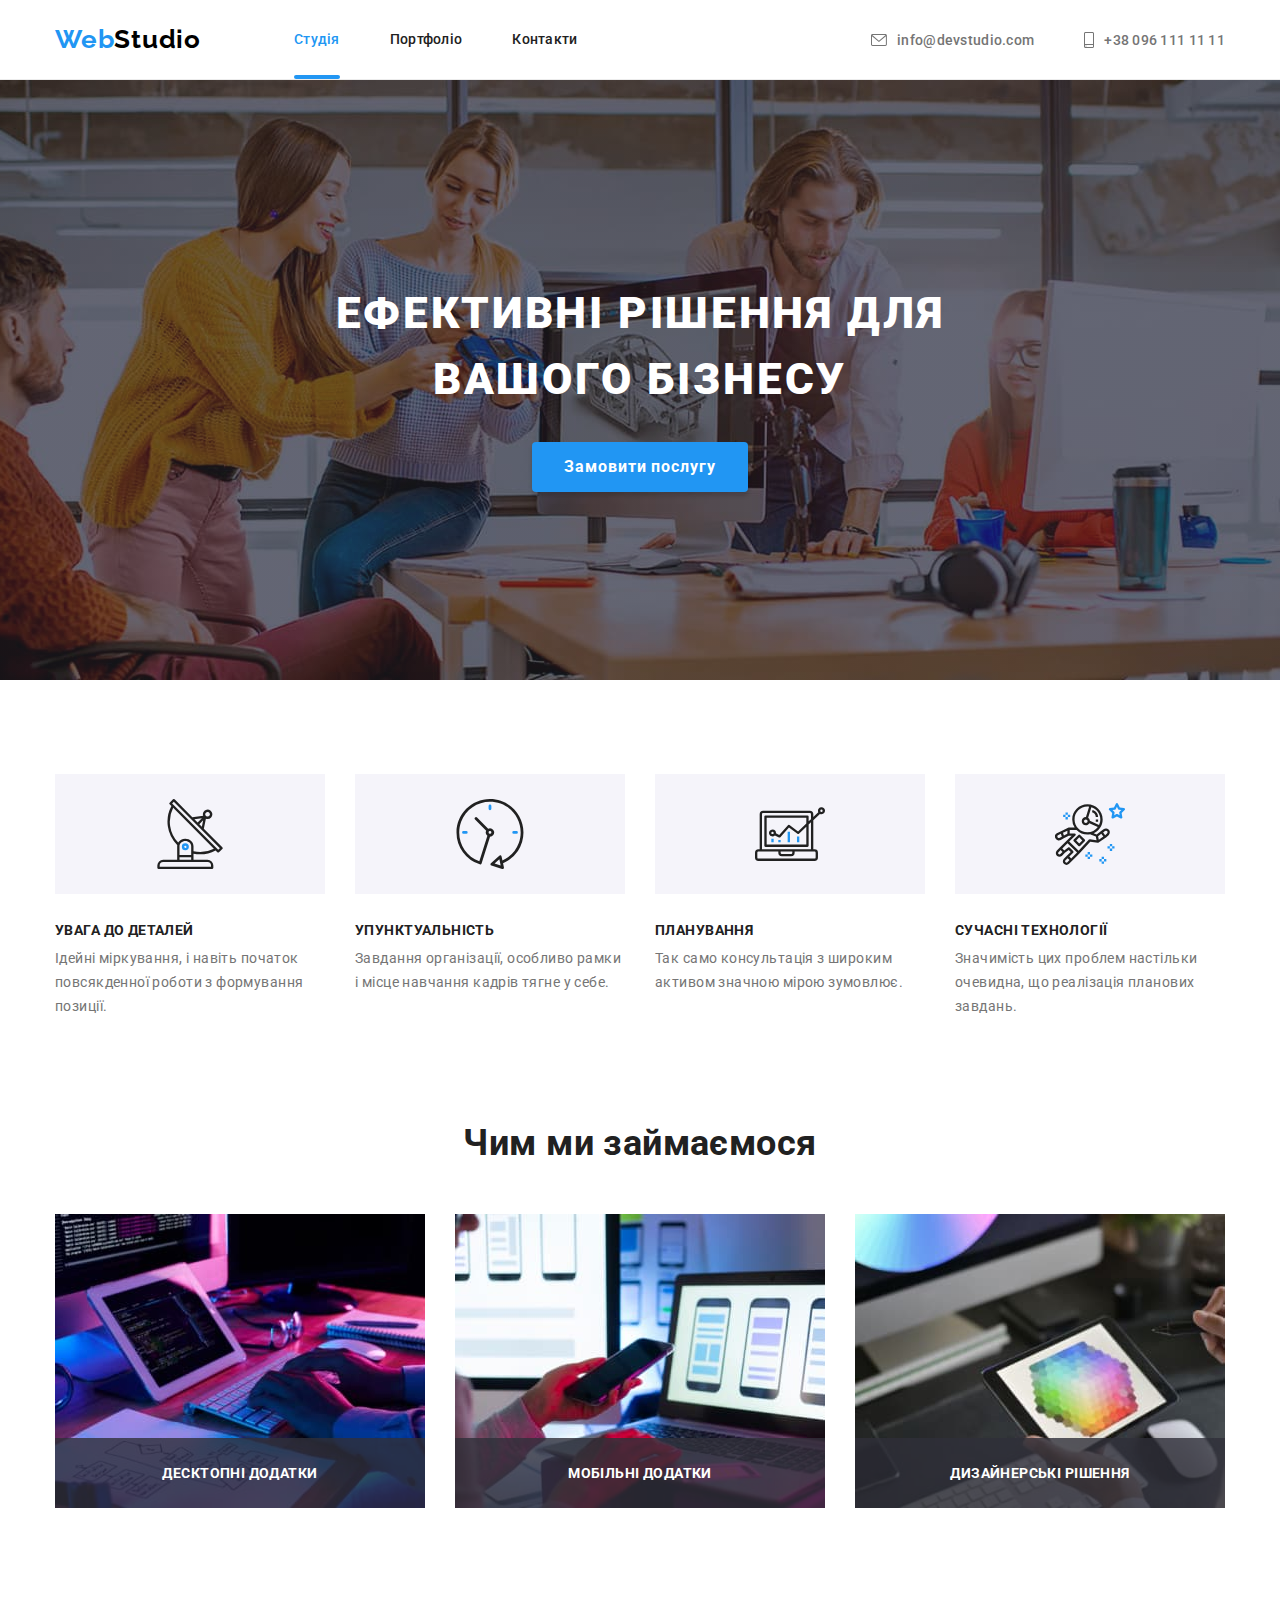
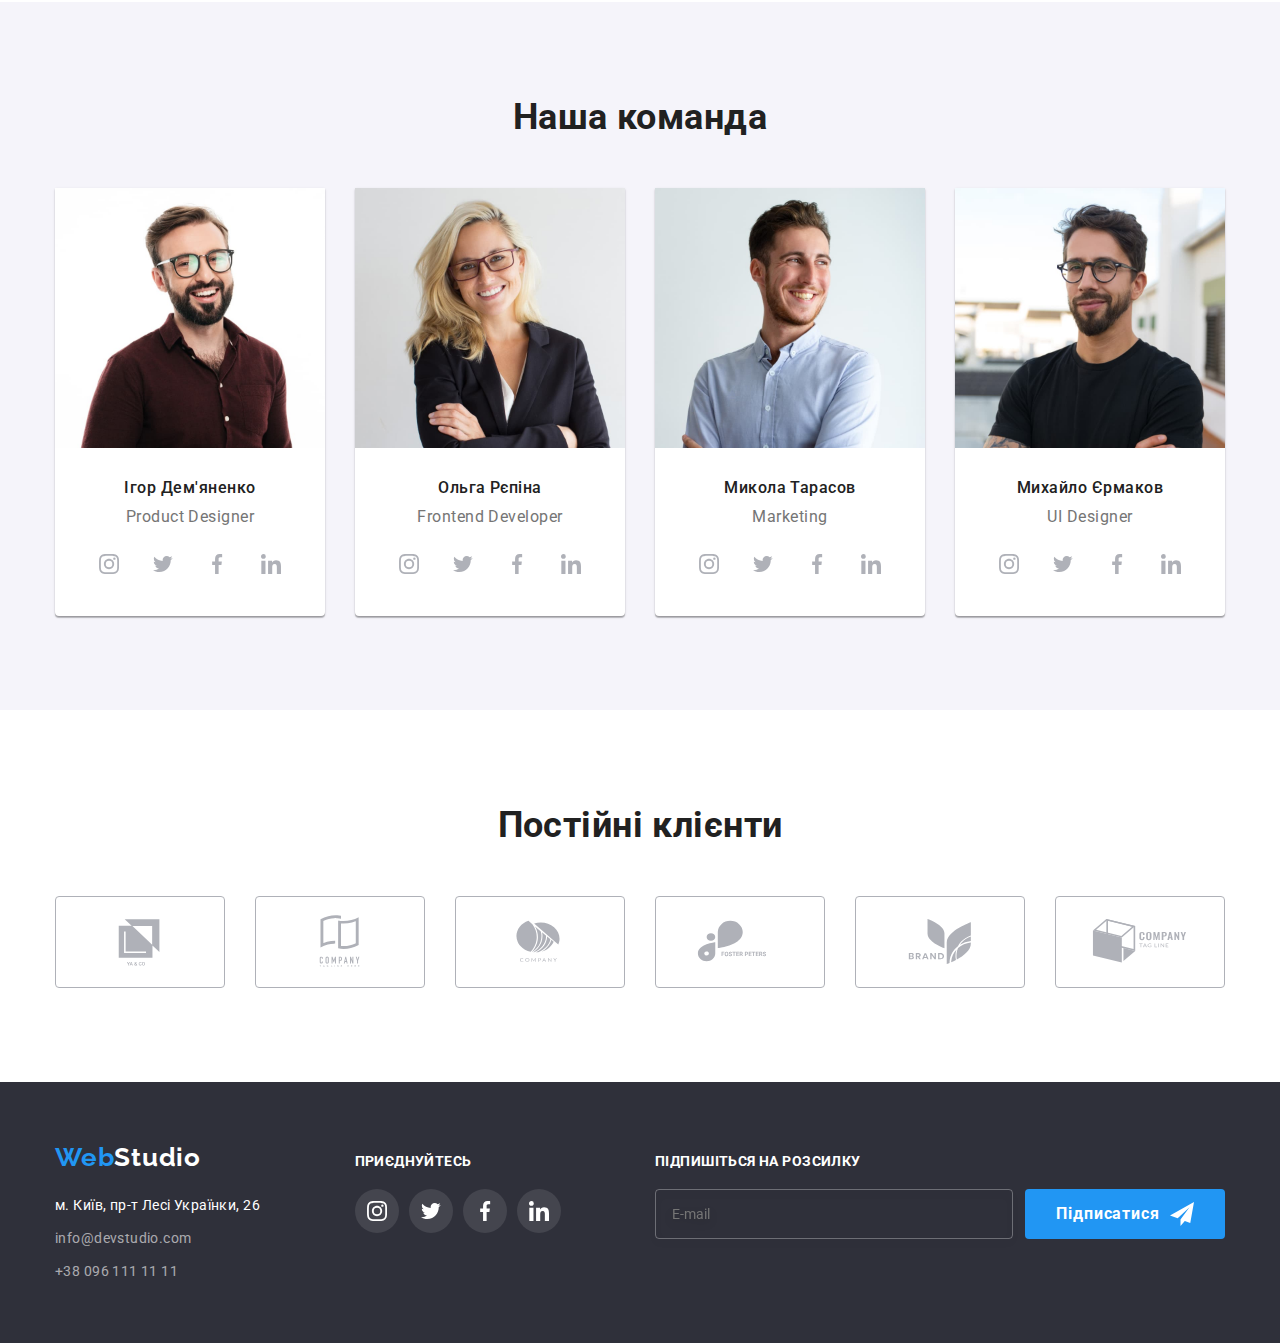
==== commit 098f3d1c: "Правки" ====
--- a/index.html
+++ b/index.html
@@ -66,51 +66,51 @@
         </div>
       </section>
       <!-- features -->
-      <section class="features section">
+      <section class="section about">
         <div class="container">
           <h2 class="visually-hidden">privileges</h2>
-          <ul class="feature__list list">
+          <ul class="about__list list">
             <li class="item">
-              <div class="feature__icons">
-                <svg class="feature__icon" width="70" height="70">
+              <div class="about__icons">
+                <svg class="about__icon" width="70" height="70">
                   <use href="./images/icons.svg#icon-antenna"></use>
                 </svg>
               </div>
-              <h3 class="feature__title">УВАГА ДО ДЕТАЛЕЙ</h3>
-              <p class="feature__text">
+              <h3 class="about__title">УВАГА ДО ДЕТАЛЕЙ</h3>
+              <p class="about__text">
                 Ідейні міркування, і навіть початок повсякденної роботи з формування позиції.
               </p>
             </li>
             <li class="item">
-              <div class="feature__icons">
-                <svg class="feature__icon" width="70" height="70">
+              <div class="about__icons">
+                <svg class="about__icon" width="70" height="70">
                   <use href="./images/icons.svg#icon-clock"></use>
                 </svg>
               </div>
-              <h3 class="feature__title">УПУНКТУАЛЬНІСТЬ</h3>
-              <p class="feature__text">
+              <h3 class="about__title">УПУНКТУАЛЬНІСТЬ</h3>
+              <p class="about__text">
                 Завдання організації, особливо рамки і місце навчання кадрів тягне у себе.
               </p>
             </li>
             <li class="item">
-              <div class="feature__icons">
-                <svg class="feature__icon" width="70" height="70">
+              <div class="about__icons">
+                <svg class="about__icon" width="70" height="70">
                   <use href="./images/icons.svg#icon-diagram"></use>
                 </svg>
               </div>
-              <h3 class="feature__title">ПЛАНУВАННЯ</h3>
-              <p class="feature__text">
+              <h3 class="about__title">ПЛАНУВАННЯ</h3>
+              <p class="about__text">
                 Так само консультація з широким активом значною мірою зумовлює.
               </p>
             </li>
             <li class="item">
-              <div class="feature__icons">
-                <svg class="feature__icon" width="70" height="70">
+              <div class="about__icons">
+                <svg class="about__icon" width="70" height="70">
                   <use href="./images/icons.svg#icon-astronaut"></use>
                 </svg>
               </div>
-              <h3 class="feature__title">СУЧАСНІ ТЕХНОЛОГІЇ</h3>
-              <p class="feature__text">
+              <h3 class="about__title">СУЧАСНІ ТЕХНОЛОГІЇ</h3>
+              <p class="about__text">
                 Значимість цих проблем настільки очевидна, що реалізація планових завдань.
               </p>
             </li>
--- a/css/main.min.css
+++ b/css/main.min.css
@@ -1 +1 @@
-:root{--main-color-white: #ffffff;--primary-tekst-color: #757575;--title-tekst-color: #212121;--accent-color: #2196f3;--accent-active: #188ce8;--background-color: #f5f4fa;--backgroung-color-accent: #2f303a;--box-shadow-color: rgba(0, 0, 0, 0.15);--border-works-color: #eeeeee;--timing-function: cubic-bezier(0.4, 0, 0.2, 1)}html{box-sizing:border-box}*,*::before,*::after{box-sizing:inherit}*{margin:0;padding:0;list-style:none;box-sizing:border-box}p,h1,h2,h3,h4,h5,h6{margin:0}ul,ol{margin:0;padding-left:0}button{cursor:pointer}address{font-style:normal}body{font-family:"Roboto",sans-serif;font-size:14px;color:var(--primary-tekst-color);background-color:var(--main-color-white);letter-spacing:.03em;margin:0}.link{text-decoration:none}.list{list-style:none;padding:0;margin:0}.box{margin:0 auto}img{display:block;max-width:100%;height:auto}.visually-hidden{position:absolute;white-space:nowrap;width:1px;height:1px;overflow:hidden;border:0;padding:0;clip:rect(0 0 0 0);-webkit-clip-path:inset(50%);clip-path:inset(50%);margin:-1px}.container{width:1200px;padding-left:15px;margin:0 auto;padding-right:15px}.btn__hero{font-family:inherit;font-weight:700;font-size:16px;line-height:1.875;display:flex;align-items:center;text-align:center;letter-spacing:.06em;color:var(--main-color-white);background-color:var(--accent-color);border:none;border-radius:4px;cursor:pointer;display:inline-block;padding:10px 32px;box-shadow:0px 4px 4px var(--box-shadow-color);min-width:216px;vertical-align:bottom;transition:background-color 250ms cubic-bezier(0.4, 0, 0.2, 1)}.btn__hero:hover,.btn__hero:focus{color:var(--main-color-white);background-color:var(--accent-active)}.section{padding-top:94px;padding-bottom:94px}.section-title{padding-top:0;margin-bottom:50px;text-align:center;flex-wrap:wrap;font-size:36px;line-height:1.1666666667;color:var(--title-tekst-color)}header{padding:24px 0;border-bottom:1px solid #ececec}.header__container{display:flex;align-items:center;gap:30px}.logo{font-family:"Raleway";font-style:normal;font-weight:700;font-size:26px;line-height:1.1923076923;letter-spacing:.03em;color:#000}.accent{color:var(--accent-color)}.menu__item{margin-right:50px}.menu__item:last-child{margin-right:0px}.menu{position:relative;display:flex;margin-left:93px}.menu a:hover,.menu a:focus{color:var(--accent-color)}.menu__link{font-weight:500;line-height:1.1428571429;letter-spacing:.02em;color:var(--title-tekst-color);transition:color 250ms cubic-bezier(0.4, 0, 0.2, 1)}.menu .link{font-weight:500;line-height:1.14;letter-spacing:.02em;display:block}.current{position:relative;color:var(--accent-color)}.current::after{position:absolute;content:"";width:100%;height:4px;border-radius:4px;left:0;background-color:var(--accent-color);bottom:-32px}.navigation{display:flex;align-items:center}.connect{display:flex;margin-left:auto;gap:50px}.connect__link{display:flex;font-weight:500;line-height:1.1428571429;letter-spacing:.02em;align-items:center;color:var(--primary-tekst-color);transition:color 250ms cubic-bezier(0.4, 0, 0.2, 1)}.connect__link:hover,.connect__link:focus{color:#2196f3}.connect__icon{margin-right:10px;fill:currentColor}.backdrop{position:fixed;top:0;left:0;width:100%;height:100%;background-color:rgba(0,0,0,0);transition:opacity 250ms cubic-bezier(0.4, 0, 0.2, 1),visibility 250ms cubic-bezier(0.4, 0, 0.2, 1)}.modal{padding:40px;position:absolute;top:50%;left:50%;transform:translate(-50%, -50%) scale(1);min-height:581px;min-width:528px;background-color:var(--main-color-white);box-shadow:0px 1px 3px rgba(0,0,0,.12),0px 1px 1px rgba(0,0,0,.14),0px 2px 1px rgba(0,0,0,.2);border-radius:4px;transform:translate(-50%, -50%) scale(1);transition:transform 250ms cubic-bezier(0.4, 0, 0.2, 1)}.backdrop.is-hidden .modal{transform:translate(-50%, -50%) scale(0)}.modal-btn{position:absolute;top:8px;right:8px;width:30px;height:30px;display:flex;align-items:center;justify-content:center;border:1px solid rgba(0,0,0,.1);border-radius:50%;background-color:rgba(0,0,0,0);cursor:pointer}.modal-btn:hover,.modal-btn:focus{fill:var(--accent-color);transition:fill 250ms cubic-bezier(0.4, 0, 0.2, 1)}.is-hidden{opacity:0;visibility:hidden;pointer-events:none}textarea{resize:none}.form-title{font-weight:700;font-size:20px;line-height:1.15;text-align:center;letter-spacing:.03em;color:var(--title-tekst-color);justify-content:center;margin-bottom:12px}.form-field{position:relative;margin-bottom:10px}.form-label{display:block;font-size:12px;line-height:1.16;letter-spacing:.01em;color:var(--title-text-color);margin-bottom:4px}.form-input{height:40px;width:100%;padding:11px;padding-left:42px;font:inherit;outline:rgba(0,0,0,0);border:1px solid rgba(33,33,33,.2);border-radius:4px;transition-property:background-color,fill;transition-duration:250ms;transition-timing-function:var(--timing-function)}.form-input .form-area:focus,.form-input:focus{border:1px solid #2196f3}.form-input:focus~.icon-form{fill:#2196f3}.icon-form{position:absolute;left:12px;bottom:2px;display:inline-block;transform:translateY(-50%)}.icon-form:hover,.icon-form:focus{fill:var(--accent-color);transition:fill 250ms cubic-bezier(0.4, 0, 0.2, 1)}.form-comment{position:relative;margin-bottom:20px}.commentar{font-size:12px;line-height:1.16;letter-spacing:.01em;color:var(--title-text-color);transform:translateY(-120%);margin-bottom:4px}.form-area{display:block;width:100%;padding:12px 16px;height:120px;outline:rgba(0,0,0,0);border:1px solid rgba(33,33,33,.2);border-radius:4px;font-size:12px;line-height:1.16;letter-spacing:.01em}.form-area::-moz-placeholder{color:rgba(117,117,117,.5)}.form-area:-ms-input-placeholder{color:rgba(117,117,117,.5)}.form-area::placeholder{color:rgba(117,117,117,.5)}.label-check{display:flex;align-items:center;justify-content:center;font-size:14px;line-height:1.71;letter-spacing:.03em;color:#757575}.input-checkbox{position:absolute;width:1px;height:1px;margin:-1px;border:0;padding:0;clip:rect(0 0 0 0);overflow:hidden}.input-checkbox:checked+.icon-checkbox{border-color:#2196f3;background-color:#2196f3;background-image:url(/images/check.svg);background-size:contain;background-origin:border-box}.icon-checkbox{display:inline-block;margin-right:7px;width:16px;height:15px;border-radius:2px;border:2px solid #212121;transition-property:background-color,fill;transition-duration:250ms;transition-timing-function:var(--timing-function);cursor:pointer}.policy{font-size:14px;line-height:1.71;margin-left:5px;letter-spacing:.03em;color:#188ce8}.form-btn{font-family:"Roboto",sans-serif;text-align:center;line-height:30px;display:flex;align-items:center;justify-content:center;min-width:200px;height:50px;font-weight:700;font-size:16px;line-height:1.88;letter-spacing:.06em;color:var(--main-color-white);background-color:#2196f3;border:none;border-radius:4px;margin:30px auto 0;cursor:pointer;transition:background-color 250ms cubic-bezier(0.4, 0, 0.2, 1)}.form-btn:hover,.form-btn:focus{background-color:var(--accent-active);box-shadow:0px 4px 4px rgba(0,0,0,.15);transition:box-shadow 250ms cubic-bezier(0.4, 0, 0.2, 1),background-color 250ms cubic-bezier(0.4, 0, 0.2, 1)}.hero-img{max-width:1600px;height:600px;margin-left:auto;margin-right:auto;background-image:linear-gradient(rgba(47, 48, 58, 0.4), rgba(47, 48, 58, 0.4)),url(../images/Img_hero.jpg);background-position:center;background-repeat:no-repeat;background-size:cover}.hero{background-color:var(--backgroung-color-accent);text-align:center;padding:200px 0}.hero__title{margin-top:0;margin-bottom:30px;max-width:696px;margin-left:auto;margin-right:auto;color:var(--main-color-white);font-weight:900;font-size:44px;line-height:1.5;text-align:center;letter-spacing:.06em;text-transform:uppercase}.features{padding-bottom:0}.feature__list{display:flex;gap:30px}.feature__icons{height:120px;background-color:var(--background-color);margin-bottom:30px;display:flex;align-items:center;justify-content:center}.feature__title{font-size:14px;line-height:.875;color:var(--title-tekst-color);text-transform:uppercase;margin-bottom:10px}.feature__text{margin-bottom:10px;max-width:270px;line-height:1.7142857143;color:var(--primary-tekst-color);letter-spacing:.03em}.image{display:flex;gap:30px}.image__item{position:relative}.image__text{display:flex;justify-content:center;align-items:center;position:absolute;width:100%;height:70px;font-family:"Roboto";font-style:normal;font-weight:700;font-size:14px;line-height:1.1428571429;letter-spacing:.03em;text-transform:uppercase;background-color:rgba(47,48,58,.8);color:var(--main-color-white);bottom:0px}.team-social{display:flex;align-items:center;justify-content:center;margin-top:16px;gap:10px}.team-social__link{width:44px;height:44px;border-radius:50%;background-color:inherit;display:flex;align-items:center;justify-content:center;color:#afb1b8;transition:background-color 250ms cubic-bezier(0.4, 0, 0.2, 1),color 250ms cubic-bezier(0.4, 0, 0.2, 1)}.team-social__link:hover,.team-social__link:focus{background-color:var(--accent-color);color:var(--main-color-white)}.team-social__icon{fill:currentColor}.team-list{gap:30px;display:flex;font-size:16px;line-height:1.1875;text-align:center;letter-spacing:.03em}.team{background-color:var(--background-color);margin:0 auto;padding-bottom:94px;padding-top:94px}.team-title{font-weight:500;font-size:16px;line-height:1.1875;color:var(--title-tekst-color);margin-bottom:10px}.team-item{background-color:var(--main-color-white);box-shadow:0px 1px 3px rgba(0,0,0,.12),0px 1px 1px rgba(0,0,0,.14),0px 2px 1px rgba(0,0,0,.2);border-radius:0px 0px 4px 4px}.team-text{font-size:16px;line-height:1.1875;color:var(--primary-tekst-color)}.benefits{padding-top:30px;padding-bottom:30px}.clients{padding-top:94px}.clients-list{display:flex;align-items:center;justify-content:center;gap:30px}.clients-list__item{width:170px;height:92px}.clients-link{width:100%;height:100%;display:flex;border:1px solid #afb1b8;border-radius:4px;color:#afb1b8;display:flex;align-items:center;justify-content:center;transition:color 250ms cubic-bezier(0.4, 0, 0.2, 1),border-color 250ms cubic-bezier(0.4, 0, 0.2, 1)}.clients-link:hover,.clients-link:focus{color:var(--accent-color);border-color:var(--accent-color)}.clients-icon{fill:currentColor}.filter-btn{padding:6px 22px;min-width:73px;margin-left:8px;font-family:inherit;font-weight:500;font-size:16px;line-height:1.625;text-align:center;letter-spacing:.03em;color:#212121;background-color:var(--background-color);border-radius:4px;border:none;cursor:pointer;transition:background-color 250ms cubic-bezier(0.4, 0, 0.2, 1),color 250ms cubic-bezier(0.4, 0, 0.2, 1),box-shadow 250ms cubic-bezier(0.4, 0, 0.2, 1)}.filter-btn:hover,.filter-btn:focus{box-shadow:0px 3px 1px rgba(0,0,0,.1),0px 1px 2px rgba(0,0,0,.08),0px 2px 2px rgba(0,0,0,.12);color:var(--main-color-white);background-color:var(--accent-color)}.buttons{display:flex;margin-bottom:50px;justify-content:center}.portfolio-over-wrap{overflow:hidden;position:relative;transition:transform 250ms cubic-bezier(0.4, 0, 0.2, 1)}.project-item-link:hover .portfolio-over-wrap::before{transform:translateY(0)}.portfolio-over-wrap:hover::before{opacity:1}.portfolio-over-text{position:absolute;padding:63px 24px;bottom:0;right:0;font-family:"Roboto",sans-serif;font-weight:400;font-size:18px;line-height:28px;letter-spacing:.03em;text-transform:none;color:#fff;background-color:rgba(33,150,243,.9);transform:translateY(100%);transition:transform 250ms cubic-bezier(0.4, 0, 0.2, 1)}.portfolio-over-text:hover{opacity:1}.project-item-link:hover .portfolio-over-text{transform:translateY(0)}.project .item{width:calc((100% - 60px)/3);padding-right:auto;padding-left:auto;display:inline-block}.project{display:flex;flex-wrap:wrap;gap:30px}.project .item{width:calc((100% - 60px)/3)}.project .item:nth-last-child(-n+3){margin-bottom:0}.project-item-link{display:block;text-decoration:none;transition:box-shadow 250ms cubic-bezier(0.4, 0, 0.2, 1)}.project-item-link:hover{box-shadow:0px 4px 4px rgba(0,0,0,.25)}.portfolio-title{margin-bottom:4px;font-size:18px;line-height:2;letter-spacing:.06em;color:var(--title-tekst-color)}.portfolio-text{font-size:16px;line-height:1.875;color:var(--primary-tekst-color)}.features{padding-top:20px;padding-bottom:20px;padding-left:24px;padding-right:24px;border-left:1px solid var(--border-works-color);border-right:1px solid var(--border-works-color);border-bottom:1px solid var(--border-works-color)}.footer-container{display:flex;align-items:baseline;justify-content:space-between}.footer{padding-top:60px;padding-bottom:60px;margin-right:auto;background-color:var(--backgroung-color-accent)}.footer-logo{display:inline-block;margin-right:0;margin-bottom:20px;font-family:"Raleway";font-style:normal;font-weight:700;font-size:26px;line-height:1.1923076923;letter-spacing:.03em;color:var(--main-color-white)}.contacts-adress{font-style:normal;font-size:14px;line-height:1.7142857143;color:var(--main-color-white)}.footer-contact__item :hover,.footer-contact__item :focus{color:#2196f3}.footer-contact__item:last-child{margin-bottom:0}.footer-contact__item,.footer-adres__item{margin-bottom:9px}.contact-link{font-style:normal;font-size:14px;line-height:1.7142857143;color:rgba(255,255,255,.6);transition:color 250ms cubic-bezier(0.4, 0, 0.2, 1)}.footer-social__title{font-weight:700;font-size:14px;line-height:1.1428571429;letter-spacing:.03em;text-transform:uppercase;color:#fff;margin-bottom:20px}.footer-social{align-items:baseline;margin-top:0}.footer-social__list{display:flex;justify-content:center;gap:10px}.footer-social__link{width:44px;height:44px;border-radius:50%;background-color:rgba(255,255,255,.1);display:flex;align-items:center;justify-content:center;transition:background-color 250ms cubic-bezier(0.4, 0, 0.2, 1)}.footer-social__link:hover,.footer-social__link:focus{background-color:#2196f3}.footer-signup{display:flex;flex-wrap:wrap}.footer-signup__title{display:flex;margin-bottom:20px;font-weight:700;font-size:14px;line-height:var(--leading-lh);letter-spacing:.03em;text-transform:uppercase;color:var(--main-color-white)}.btn-icon{display:flex;gap:12px}.email-input{padding:15px 16px;width:358px;background-color:inherit;outline:rgba(0,0,0,0);border-radius:4px;border:1px solid rgba(255,255,255,.3);filter:drop-shadow(0px 4px 4px rgba(0, 0, 0, 0.15));color:var(--main-color-white)}.form-send-btn{gap:10px;display:flex;align-items:center;justify-content:center;border:none;min-width:200px;height:50px;font-weight:700;font-size:16px;line-height:1.88;text-align:center;letter-spacing:.06em;background-color:#2196f3;border-radius:4px;color:#fff;transition-property:background-color,fill;transition-duration:250ms;transition-timing-function:var(--timing-function);cursor:pointer}.form-send-btn:hover{background-color:var(--accent-active);box-shadow:0px 4px 4px rgba(0,0,0,.15)}.icon-btn{fill:var(--main-color)}/*# sourceMappingURL=main.min.css.map */+:root{--main-color-white: #ffffff;--primary-tekst-color: #757575;--title-tekst-color: #212121;--accent-color: #2196f3;--accent-active: #188ce8;--background-color: #f5f4fa;--backgroung-color-accent: #2f303a;--box-shadow-color: rgba(0, 0, 0, 0.15);--border-works-color: #eeeeee;--timing-function: cubic-bezier(0.4, 0, 0.2, 1)}.visually-hidden{position:absolute;white-space:nowrap;width:1px;height:1px;overflow:hidden;border:0;padding:0;clip:rect(0 0 0 0);-webkit-clip-path:inset(50%);clip-path:inset(50%);margin:-1px}html{box-sizing:border-box}*,*::before,*::after{box-sizing:inherit}*{margin:0;padding:0;list-style:none;box-sizing:border-box}p,h1,h2,h3,h4,h5,h6{margin:0}ul,ol{margin:0;padding-left:0}.link{text-decoration:none}.list{list-style:none;padding:0;margin:0}.box{margin:0 auto}img{display:block;max-width:100%;height:auto}button{cursor:pointer}address{font-style:normal}body{font-family:"Roboto",sans-serif;font-size:14px;color:var(--primary-tekst-color);background-color:var(--main-color-white);letter-spacing:.03em;margin:0}.section{padding-top:94px;padding-bottom:94px}.section-title{padding-top:0;margin-bottom:50px;text-align:center;flex-wrap:wrap;font-size:36px;line-height:1.1666666667;color:var(--title-tekst-color)}.container{width:1200px;padding-left:15px;margin:0 auto;padding-right:15px}.btn__hero{font-family:inherit;font-weight:700;font-size:16px;line-height:1.875;display:flex;align-items:center;text-align:center;letter-spacing:.06em;color:var(--main-color-white);background-color:var(--accent-color);border:none;border-radius:4px;cursor:pointer;display:inline-block;padding:10px 32px;box-shadow:0px 4px 4px var(--box-shadow-color);min-width:216px;vertical-align:bottom;transition:background-color 250ms cubic-bezier(0.4, 0, 0.2, 1)}.btn__hero:hover,.btn__hero:focus{color:var(--main-color-white);background-color:var(--accent-active)}header{padding:24px 0;border-bottom:1px solid #ececec}.header__container{display:flex;align-items:center;gap:30px}.logo{font-family:"Raleway";font-style:normal;font-weight:700;font-size:26px;line-height:1.1923076923;letter-spacing:.03em;color:#000}.accent{color:var(--accent-color)}.menu__item{margin-right:50px}.menu__item:last-child{margin-right:0px}.menu{position:relative;display:flex;margin-left:93px}.menu a:hover,.menu a:focus{color:var(--accent-color)}.menu__link{font-weight:500;line-height:1.1428571429;letter-spacing:.02em;color:var(--title-tekst-color);transition:color 250ms cubic-bezier(0.4, 0, 0.2, 1)}.menu .link{font-weight:500;line-height:1.14;letter-spacing:.02em;display:block}.current{position:relative;color:var(--accent-color)}.current::after{position:absolute;content:"";width:100%;height:4px;border-radius:4px;left:0;background-color:var(--accent-color);bottom:-32px}.navigation{display:flex;align-items:center}.connect{display:flex;margin-left:auto;gap:50px}.connect__link{display:flex;font-weight:500;line-height:1.1428571429;letter-spacing:.02em;align-items:center;color:var(--primary-tekst-color);transition:color 250ms cubic-bezier(0.4, 0, 0.2, 1)}.connect__link:hover,.connect__link:focus{color:#2196f3}.connect__icon{margin-right:10px;fill:currentColor}.backdrop{position:fixed;top:0;left:0;width:100%;height:100%;background-color:rgba(0,0,0,0);transition:opacity 250ms cubic-bezier(0.4, 0, 0.2, 1),visibility 250ms cubic-bezier(0.4, 0, 0.2, 1)}.modal{padding:40px;position:absolute;top:50%;left:50%;transform:translate(-50%, -50%) scale(1);min-height:581px;min-width:528px;background-color:var(--main-color-white);box-shadow:0px 1px 3px rgba(0,0,0,.12),0px 1px 1px rgba(0,0,0,.14),0px 2px 1px rgba(0,0,0,.2);border-radius:4px;transform:translate(-50%, -50%) scale(1);transition:transform 250ms cubic-bezier(0.4, 0, 0.2, 1)}.backdrop.is-hidden .modal{transform:translate(-50%, -50%) scale(0)}.modal-btn{position:absolute;top:8px;right:8px;width:30px;height:30px;display:flex;align-items:center;justify-content:center;border:1px solid rgba(0,0,0,.1);border-radius:50%;background-color:rgba(0,0,0,0);cursor:pointer}.modal-btn:hover,.modal-btn:focus{fill:var(--accent-color);transition:fill 250ms cubic-bezier(0.4, 0, 0.2, 1)}.is-hidden{opacity:0;visibility:hidden;pointer-events:none}textarea{resize:none}.form-title{font-weight:700;font-size:20px;line-height:1.15;text-align:center;letter-spacing:.03em;color:var(--title-tekst-color);justify-content:center;margin-bottom:12px}.form-field{position:relative;margin-bottom:10px}.form-label{display:block;font-size:12px;line-height:1.16;letter-spacing:.01em;color:var(--title-text-color);margin-bottom:4px}.form-input{height:40px;width:100%;padding:11px;padding-left:42px;font:inherit;outline:rgba(0,0,0,0);border:1px solid rgba(33,33,33,.2);border-radius:4px;transition-property:background-color,fill;transition-duration:250ms;transition-timing-function:var(--timing-function)}.form-input .form-area:focus,.form-input:focus{border:1px solid #2196f3}.form-input:focus~.icon-form{fill:#2196f3}.icon-form{position:absolute;left:12px;bottom:2px;display:inline-block;transform:translateY(-50%)}.icon-form:hover,.icon-form:focus{fill:var(--accent-color);transition:fill 250ms cubic-bezier(0.4, 0, 0.2, 1)}.form-comment{position:relative;margin-bottom:20px}.commentar{font-size:12px;line-height:1.16;letter-spacing:.01em;color:var(--title-text-color);transform:translateY(-120%);margin-bottom:4px}.form-area{display:block;width:100%;padding:12px 16px;height:120px;outline:rgba(0,0,0,0);border:1px solid rgba(33,33,33,.2);border-radius:4px;font-size:12px;line-height:1.16;letter-spacing:.01em}.form-area::-moz-placeholder{color:rgba(117,117,117,.5)}.form-area:-ms-input-placeholder{color:rgba(117,117,117,.5)}.form-area::placeholder{color:rgba(117,117,117,.5)}.label-check{display:flex;align-items:center;justify-content:center;font-size:14px;line-height:1.71;letter-spacing:.03em;color:#757575}.input-checkbox{position:absolute;width:1px;height:1px;margin:-1px;border:0;padding:0;clip:rect(0 0 0 0);overflow:hidden}.input-checkbox:checked+.icon-checkbox{border-color:#2196f3;background-color:#2196f3;background-image:url(/images/check.svg);background-size:contain;background-origin:border-box}.icon-checkbox{display:inline-block;margin-right:7px;width:16px;height:15px;border-radius:2px;border:2px solid #212121;transition-property:background-color,fill;transition-duration:250ms;transition-timing-function:var(--timing-function);cursor:pointer}.policy{font-size:14px;line-height:1.71;margin-left:5px;letter-spacing:.03em;color:#188ce8}.form-btn{font-family:"Roboto",sans-serif;text-align:center;line-height:30px;display:flex;align-items:center;justify-content:center;min-width:200px;height:50px;font-weight:700;font-size:16px;line-height:1.88;letter-spacing:.06em;color:var(--main-color-white);background-color:#2196f3;border:none;border-radius:4px;margin:30px auto 0;cursor:pointer;transition:background-color 250ms cubic-bezier(0.4, 0, 0.2, 1)}.form-btn:hover,.form-btn:focus{background-color:var(--accent-active);box-shadow:0px 4px 4px rgba(0,0,0,.15);transition:box-shadow 250ms cubic-bezier(0.4, 0, 0.2, 1),background-color 250ms cubic-bezier(0.4, 0, 0.2, 1)}.hero-img{max-width:1600px;height:600px;margin-left:auto;margin-right:auto;background-image:linear-gradient(rgba(47, 48, 58, 0.4), rgba(47, 48, 58, 0.4)),url(../images/Img_hero.jpg);background-position:center;background-repeat:no-repeat;background-size:cover}.hero{background-color:var(--backgroung-color-accent);text-align:center;padding:200px 0}.hero__title{margin-top:0;margin-bottom:30px;max-width:696px;margin-left:auto;margin-right:auto;color:var(--main-color-white);font-weight:900;font-size:44px;line-height:1.5;text-align:center;letter-spacing:.06em;text-transform:uppercase}.about{padding-bottom:0}.about__list{display:flex;gap:30px}.about__icons{height:120px;background-color:var(--background-color);margin-bottom:30px;display:flex;align-items:center;justify-content:center}.about__title{font-size:14px;line-height:.875;color:var(--title-tekst-color);text-transform:uppercase;margin-bottom:10px}.about__text{margin-bottom:10px;max-width:270px;line-height:1.7142857143;color:var(--primary-tekst-color);letter-spacing:.03em}.image{display:flex;gap:30px}.image__item{position:relative}.image__text{display:flex;justify-content:center;align-items:center;position:absolute;width:100%;height:70px;font-family:"Roboto";font-style:normal;font-weight:700;font-size:14px;line-height:1.1428571429;letter-spacing:.03em;text-transform:uppercase;background-color:rgba(47,48,58,.8);color:var(--main-color-white);bottom:0px}.team-social{display:flex;align-items:center;justify-content:center;margin-top:16px;gap:10px}.team-social__link{width:44px;height:44px;border-radius:50%;background-color:inherit;display:flex;align-items:center;justify-content:center;color:#afb1b8;transition:background-color 250ms cubic-bezier(0.4, 0, 0.2, 1),color 250ms cubic-bezier(0.4, 0, 0.2, 1)}.team-social__link:hover,.team-social__link:focus{background-color:var(--accent-color);color:var(--main-color-white)}.team-social__icon{fill:currentColor}.team-list{gap:30px;display:flex;font-size:16px;line-height:1.1875;text-align:center;letter-spacing:.03em}.team{background-color:var(--background-color);margin:0 auto;padding-bottom:94px;padding-top:94px}.team-title{font-weight:500;font-size:16px;line-height:1.1875;color:var(--title-tekst-color);margin-bottom:10px}.team-item{background-color:var(--main-color-white);box-shadow:0px 1px 3px rgba(0,0,0,.12),0px 1px 1px rgba(0,0,0,.14),0px 2px 1px rgba(0,0,0,.2);border-radius:0px 0px 4px 4px}.team-text{font-size:16px;line-height:1.1875;color:var(--primary-tekst-color)}.benefits{padding-top:30px;padding-bottom:30px}.clients{padding-top:94px}.clients-list{display:flex;align-items:center;justify-content:center;gap:30px}.clients-list__item{width:170px;height:92px}.clients-link{width:100%;height:100%;display:flex;border:1px solid #afb1b8;border-radius:4px;color:#afb1b8;display:flex;align-items:center;justify-content:center;transition:color 250ms cubic-bezier(0.4, 0, 0.2, 1),border-color 250ms cubic-bezier(0.4, 0, 0.2, 1)}.clients-link:hover,.clients-link:focus{color:var(--accent-color);border-color:var(--accent-color)}.clients-icon{fill:currentColor}.filter-btn{padding:6px 22px;min-width:73px;margin-left:8px;font-family:inherit;font-weight:500;font-size:16px;line-height:1.625;text-align:center;letter-spacing:.03em;color:#212121;background-color:var(--background-color);border-radius:4px;border:none;cursor:pointer;transition:background-color 250ms cubic-bezier(0.4, 0, 0.2, 1),color 250ms cubic-bezier(0.4, 0, 0.2, 1),box-shadow 250ms cubic-bezier(0.4, 0, 0.2, 1)}.filter-btn:hover,.filter-btn:focus{box-shadow:0px 3px 1px rgba(0,0,0,.1),0px 1px 2px rgba(0,0,0,.08),0px 2px 2px rgba(0,0,0,.12);color:var(--main-color-white);background-color:var(--accent-color)}.buttons{display:flex;margin-bottom:50px;justify-content:center}.portfolio-over-wrap{overflow:hidden;position:relative;transition:transform 250ms cubic-bezier(0.4, 0, 0.2, 1)}.project-item-link:hover .portfolio-over-wrap::before{transform:translateY(0)}.portfolio-over-wrap:hover::before{opacity:1}.portfolio-over-text{position:absolute;padding:63px 24px;bottom:0;right:0;font-family:"Roboto",sans-serif;font-weight:400;font-size:18px;line-height:28px;letter-spacing:.03em;text-transform:none;color:#fff;background-color:rgba(33,150,243,.9);transform:translateY(100%);transition:transform 250ms cubic-bezier(0.4, 0, 0.2, 1)}.portfolio-over-text:hover{opacity:1}.project-item-link:hover .portfolio-over-text{transform:translateY(0)}.project .item{width:calc((100% - 60px)/3);padding-right:auto;padding-left:auto;display:inline-block}.project{display:flex;flex-wrap:wrap;gap:30px}.project .item{width:calc((100% - 60px)/3)}.project .item:nth-last-child(-n+3){margin-bottom:0}.project-item-link{display:block;text-decoration:none;transition:box-shadow 250ms cubic-bezier(0.4, 0, 0.2, 1)}.project-item-link:hover{box-shadow:0px 4px 4px rgba(0,0,0,.25)}.portfolio-title{margin-bottom:4px;font-size:18px;line-height:2;letter-spacing:.06em;color:var(--title-tekst-color)}.portfolio-text{font-size:16px;line-height:1.875;color:var(--primary-tekst-color)}.features{padding-top:20px;padding-bottom:20px;padding-left:24px;padding-right:24px;border-left:1px solid var(--border-works-color);border-right:1px solid var(--border-works-color);border-bottom:1px solid var(--border-works-color)}.footer-container{display:flex;align-items:baseline;justify-content:space-between}.footer{padding-top:60px;padding-bottom:60px;margin-right:auto;background-color:var(--backgroung-color-accent)}.footer-logo{display:inline-block;margin-right:0;margin-bottom:20px;font-family:"Raleway";font-style:normal;font-weight:700;font-size:26px;line-height:1.1923076923;letter-spacing:.03em;color:var(--main-color-white)}.contacts-adress{font-style:normal;font-size:14px;line-height:1.7142857143;color:var(--main-color-white)}.footer-contact__item :hover,.footer-contact__item :focus{color:#2196f3}.footer-contact__item:last-child{margin-bottom:0}.footer-contact__item,.footer-adres__item{margin-bottom:9px}.contact-link{font-style:normal;font-size:14px;line-height:1.7142857143;color:rgba(255,255,255,.6);transition:color 250ms cubic-bezier(0.4, 0, 0.2, 1)}.footer-social__title{font-weight:700;font-size:14px;line-height:1.1428571429;letter-spacing:.03em;text-transform:uppercase;color:#fff;margin-bottom:20px}.footer-social{align-items:baseline;margin-top:0}.footer-social__list{display:flex;justify-content:center;gap:10px}.footer-social__link{width:44px;height:44px;border-radius:50%;background-color:rgba(255,255,255,.1);display:flex;align-items:center;justify-content:center;transition:background-color 250ms cubic-bezier(0.4, 0, 0.2, 1)}.footer-social__link:hover,.footer-social__link:focus{background-color:#2196f3}.footer-signup{display:flex;flex-wrap:wrap}.footer-signup__title{display:flex;margin-bottom:20px;font-weight:700;font-size:14px;line-height:var(--leading-lh);letter-spacing:.03em;text-transform:uppercase;color:var(--main-color-white)}.btn-icon{display:flex;gap:12px}.email-input{padding:15px 16px;width:358px;background-color:inherit;outline:rgba(0,0,0,0);border-radius:4px;border:1px solid rgba(255,255,255,.3);filter:drop-shadow(0px 4px 4px rgba(0, 0, 0, 0.15));color:var(--main-color-white)}.form-send-btn{gap:10px;display:flex;align-items:center;justify-content:center;border:none;min-width:200px;height:50px;font-weight:700;font-size:16px;line-height:1.88;text-align:center;letter-spacing:.06em;background-color:#2196f3;border-radius:4px;color:#fff;transition-property:background-color,fill;transition-duration:250ms;transition-timing-function:var(--timing-function);cursor:pointer}.form-send-btn:hover{background-color:var(--accent-active);box-shadow:0px 4px 4px rgba(0,0,0,.15)}.icon-btn{fill:var(--main-color)}/*# sourceMappingURL=main.min.css.map */